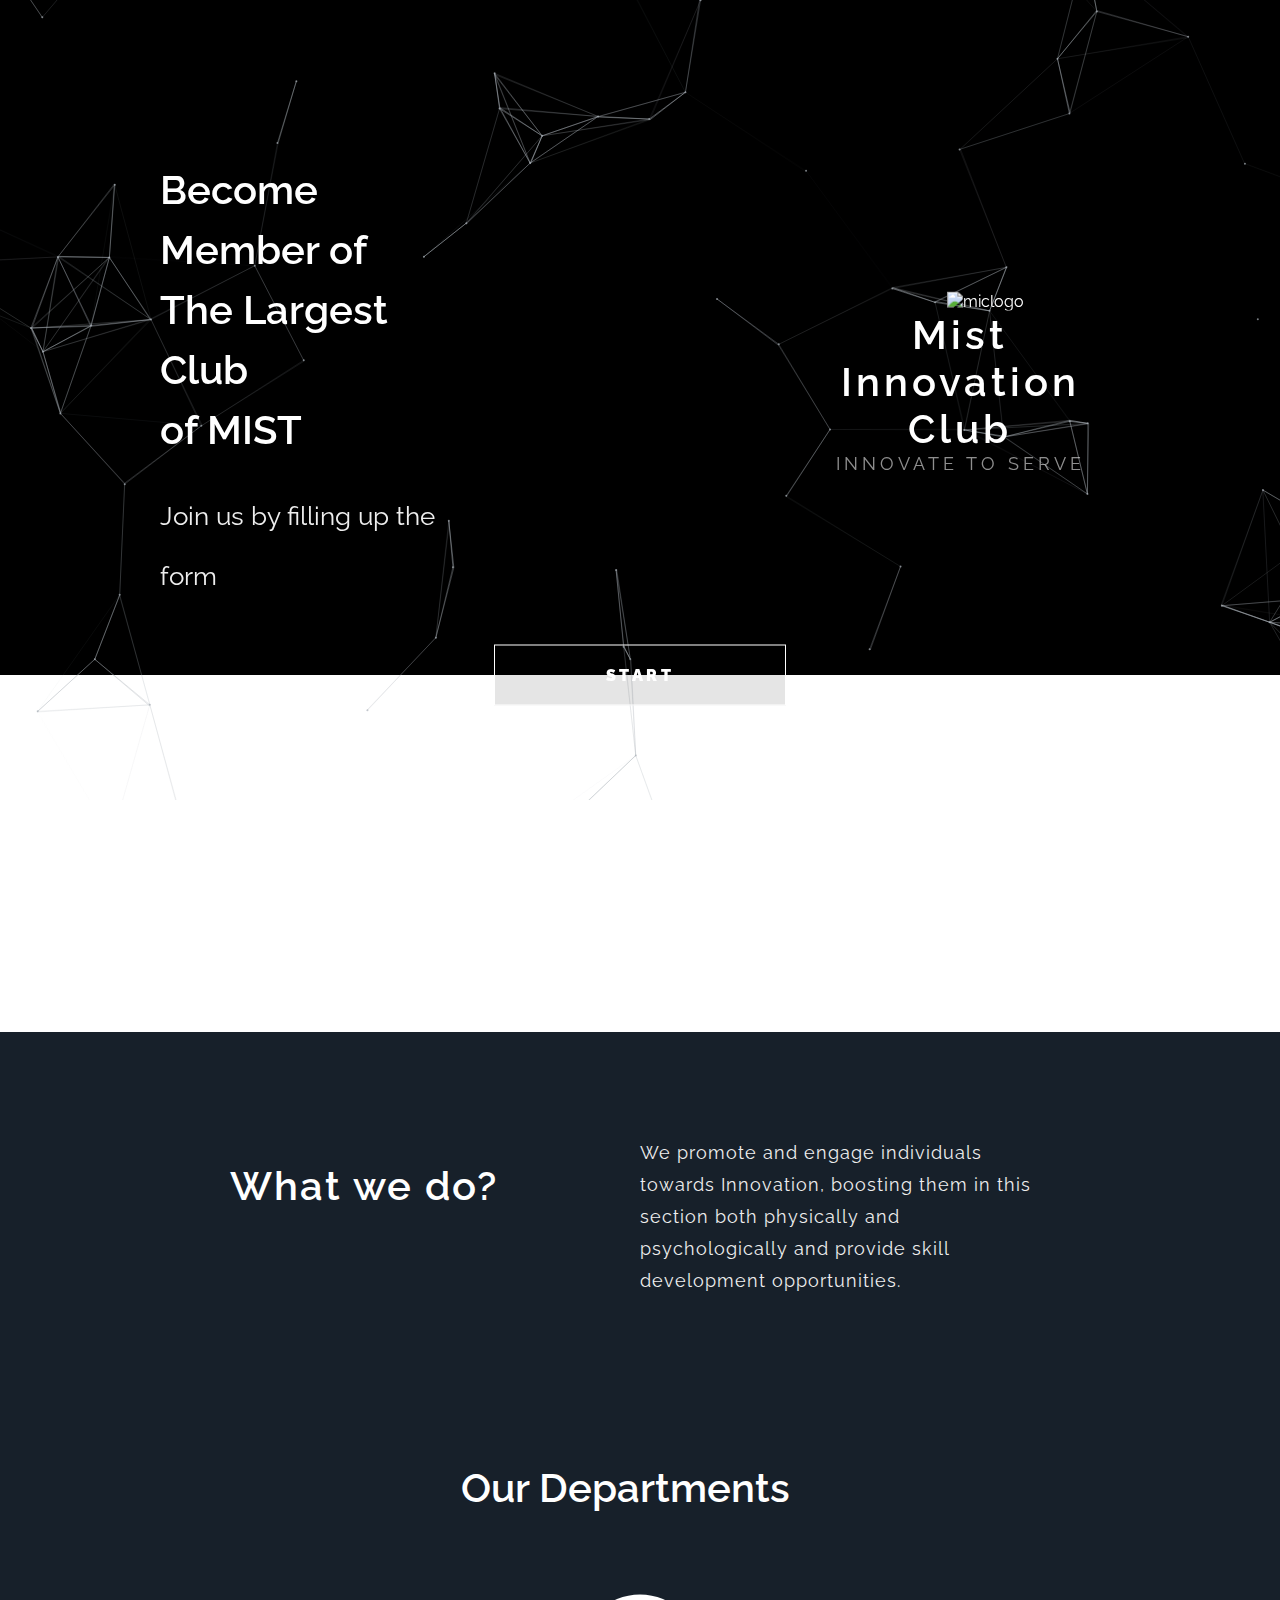
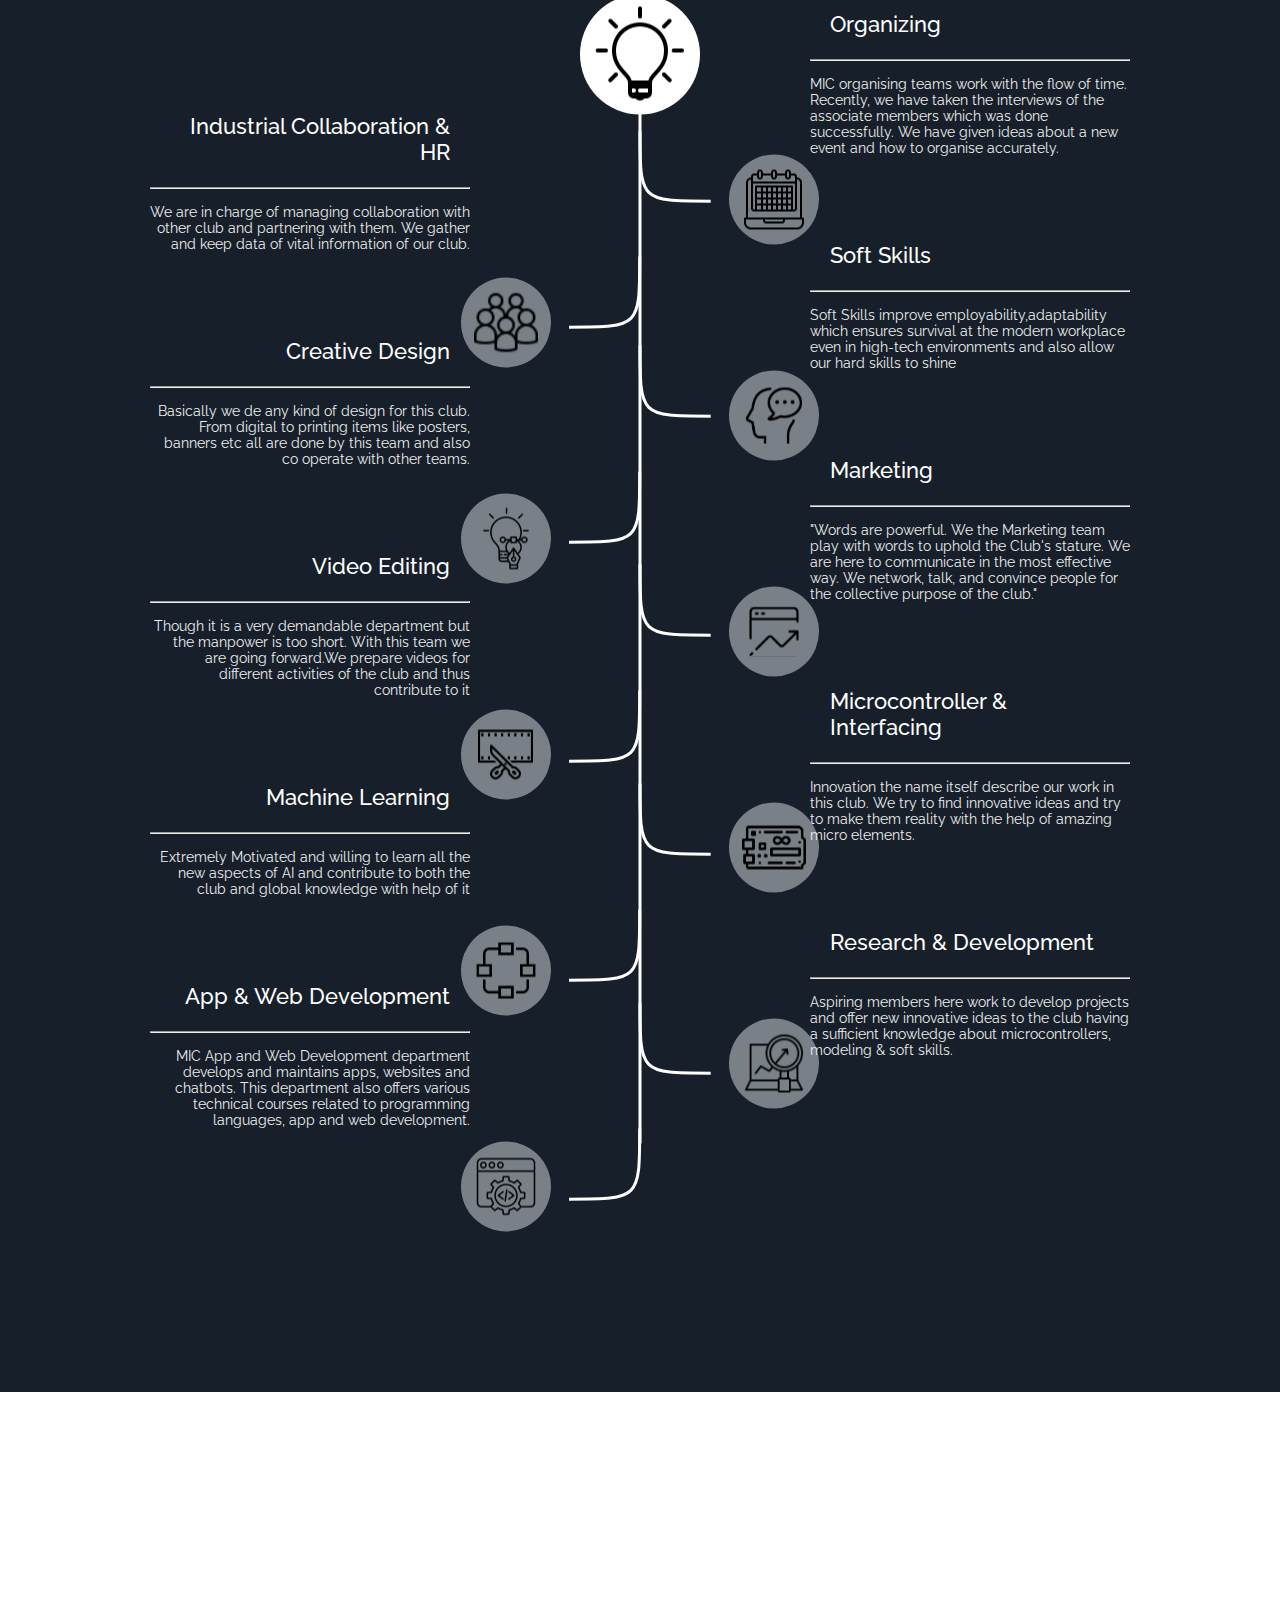
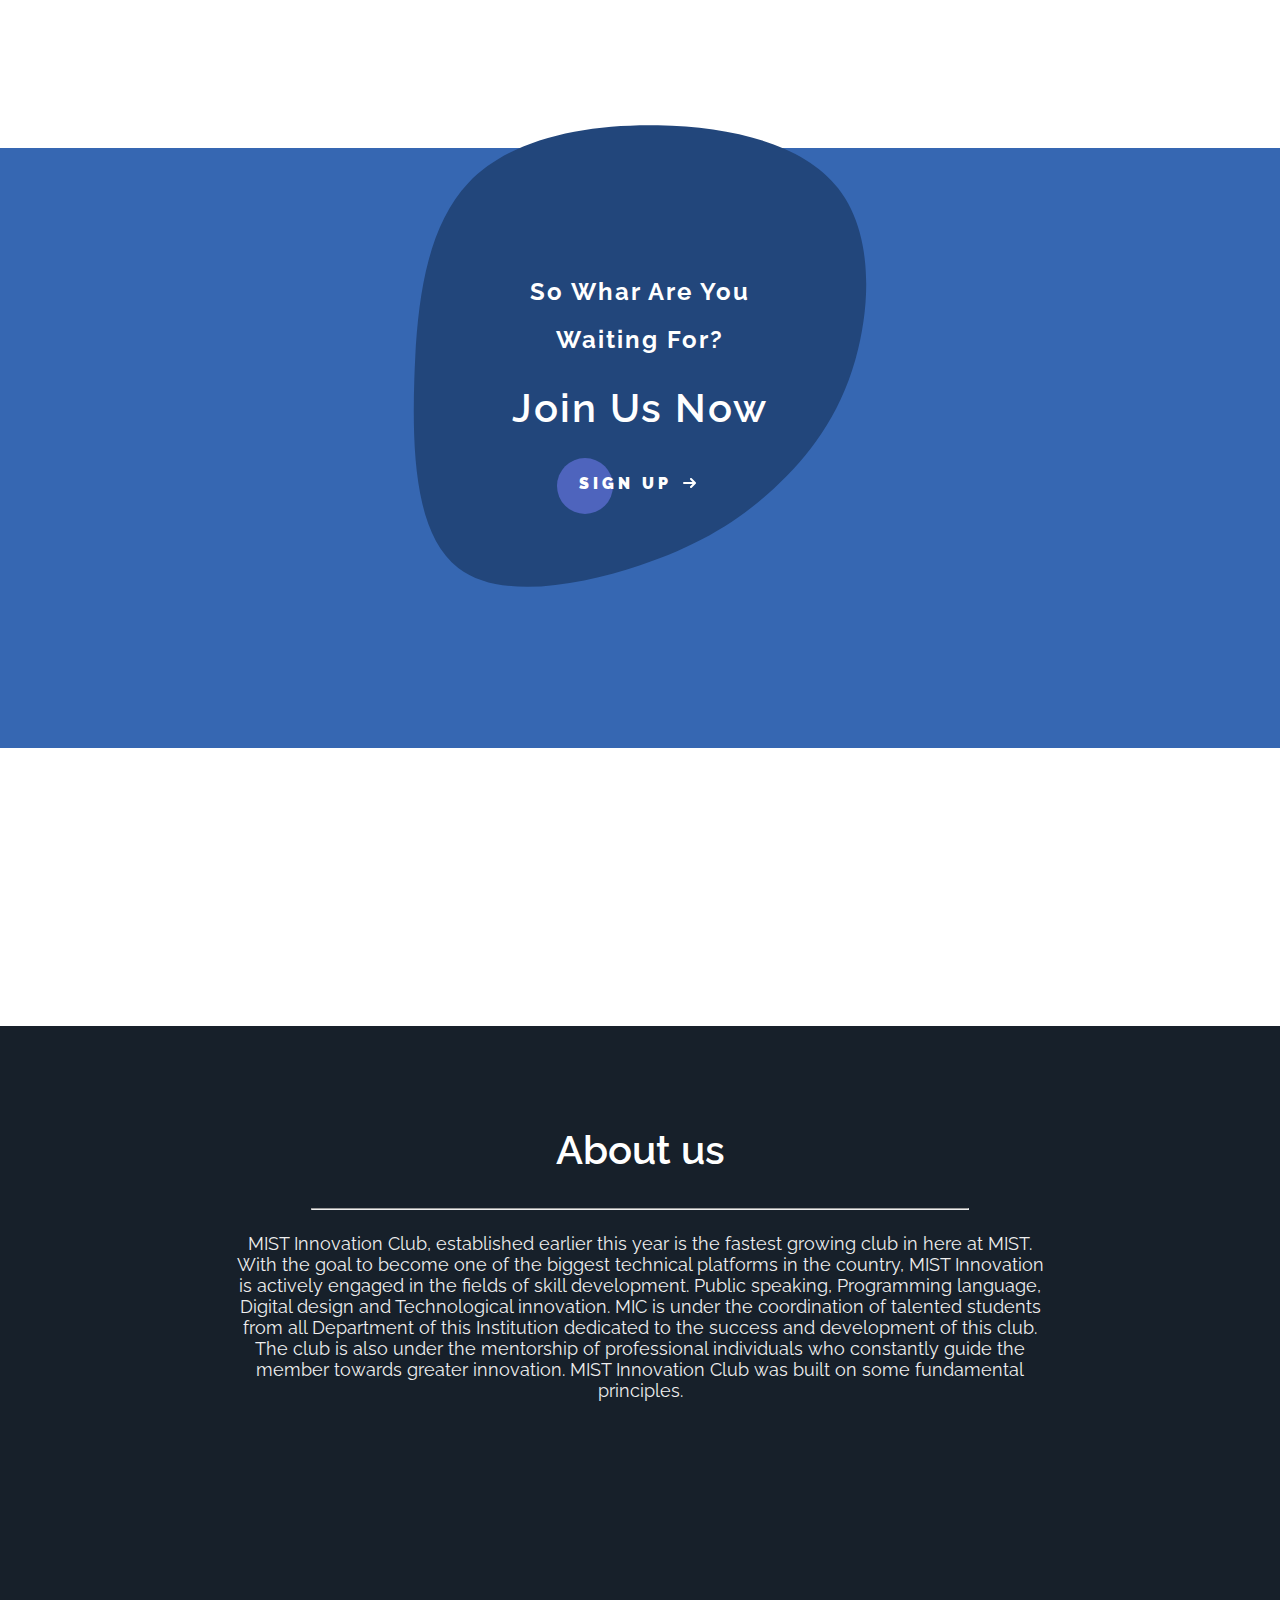
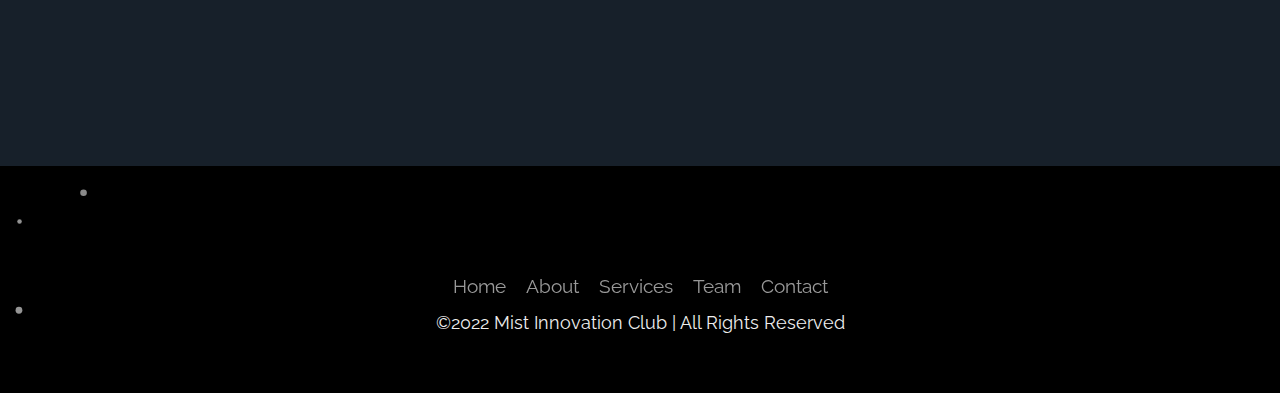
==== index.html @ dbef8c25 "Add files via upload" ====
<!DOCTYPE html>
<html lang="en">
<!-- MIC club project:: this webside was created by samir fazal and tahmid zaman raad -->

<head>
    <meta charset="UTF-8" />
    <meta http-equiv="X-UA-Compatible" content="IE=edge" />
    <meta name="viewport" content="width=device-width, initial-scale=1.0" />
    <title>MIC Registration Form</title>
    <link rel="shortcut icon" href="img/darklogo.png">
    <link rel="stylesheet" href="style.css">

    <script src="https://cdn.jsdelivr.net/npm/kute.js@2.2.2/dist/kute.min.js"></script>
    <link rel="stylesheet" href="https://use.fontawesome.com/releases/v5.6.3/css/all.css"
        integrity="sha384-UHRtZLI+pbxtHCWp1t77Bi1L4ZtiqrqD80Kn4Z8NTSRyMA2Fd33n5dQ8lWUE00s/" crossorigin="anonymous">

    <!-- font -->
    <link rel="preconnect" href="https://fonts.googleapis.com">
    <link rel="preconnect" href="https://fonts.gstatic.com" crossorigin>
    <link href="https://fonts.googleapis.com/css2?family=Raleway:wght@300&display=swap" rel="stylesheet">
</head>

<body>
    <section class="header">
        <canvas class="header-canvas"></canvas>
        <div class="split-left">
            <div class="centered">
                <div class="htextleft">
                    <h1>Become Member of<br> The Largest Club<br>of MIST</h1>
                    <p>
                        Join us by filling up the form
                    </p>
                </div>

            </div>
        </div>

        <div class="split-right">
            <div class="centered">
                <img src="img/darklogo.png" alt="miclogo">
                <div class="logodowntext">
                    <h1>Mist<br> Innovation Club</h1>
                    <p class="its">INNOVATE TO SERVE</p>
                </div>

            </div>
        </div>
        <!-- button -->
        <div class="scrolldwnbtn">
            <a aria-label='Scroll Down ⇣' class='h-button centered' data-text='Start' href='#start'>
                <span>S</span>
                <span>c</span>
                <span>r</span>
                <span>o</span>
                <span>l</span>
                <span>l</span>
                <span></span>
                <span>D</span>
                <span>o</span>
                <span>w</span>
                <span>n</span>
                <span></span>
                <span>⇣</span>
            </a>
        </div>
    </section>
    <div class="spacer dheww1"></div>
    <section class="dark">
        <div class="about-us">
            <div class="left-col">
                <h1>What we do?</h1>
            </div>
            <div class="right-col">
                <p>We promote and engage individuals towards Innovation, boosting them in this section both physically
                    and psychologically and provide skill development opportunities.</p>
            </div>
        </div>

        <div>
            <br><br><br>
            <h1 class="deptheadingtext">Our Departments</h1>
            <div class="dept-text">
                <div class="dept-text-right">
                    <div>
                        <h3>Industrial Collaboration & HR</h3>
                        <hr>
                        <p>We are in charge of managing collaboration with other club and partnering with them. We
                            gather and keep data of vital information of our club.</p>
                    </div>
                    <div>
                        <h3>Creative Design</h3>
                        <hr>
                        <p>Basically we de any kind of design for this club. From digital to printing items like
                            posters, banners etc all are done by this team and also co operate with other teams.</p>
                    </div>
                    <div>
                        <h3>Video Editing</h3>
                        <hr>
                        <p>Though it is a very demandable department but the manpower is too short. With this team we
                            are going forward.We prepare videos for different activities of the club and thus contribute
                            to it</p>
                    </div>
                    <div>
                        <h3>Machine Learning</h3>
                        <hr>
                        <p>Extremely Motivated and willing to learn all the new aspects of AI and contribute to both the
                            club and global knowledge with help of it </p>
                    </div>
                    <div>
                        <h3>App & Web Development</h3>
                        <hr>
                        <p>MIC App and Web Development department develops and maintains apps, websites and chatbots.
                            This department also offers various technical courses related to programming languages, app
                            and web development.</p>
                    </div>
                </div>
                <div class="dept-text-left">
                    <div>
                        <h3>Organizing</h3>
                        <hr>
                        <p>MIC organising teams work with the flow of time. Recently, we have taken the interviews of
                            the associate members which was done successfully. We have given ideas about a new event and
                            how to organise accurately. </p>
                    </div>
                    <div>
                        <h3>Soft Skills</h3>
                        <hr>
                        <p>Soft Skills improve employability,adaptability which ensures survival at the modern workplace
                            even in high-tech environments and also allow our hard skills to shine</p>
                    </div>
                    <div>
                        <h3>Marketing</h3>
                        <hr>
                        <p>"Words are powerful.
                            We the Marketing team play with words to uphold the Club's stature.
                            We are here to communicate in the most effective way. We network, talk, and convince people
                            for the collective purpose of the club."</p>
                    </div>
                    <div>
                        <h3>Microcontroller & Interfacing</h3>
                        <hr>
                        <p>Innovation the name itself describe our work in this club. We try to find innovative ideas
                            and try to make them reality with the help of amazing micro elements.</p>
                    </div>
                    <div>
                        <h3>Research & Development</h3>
                        <hr>
                        <p>Aspiring members here work to develop projects and offer new innovative ideas to the club
                            having a sufficient knowledge about microcontrollers, modeling & soft skills.</p>
                    </div>
                </div>
            </div>
            <svg class="deptsvg" width="358" height="1237" viewBox="0 0 358 1237" fill="none"
                xmlns="http://www.w3.org/2000/svg" xmlns:xlink="http://www.w3.org/1999/xlink">
                <path d="M179.001 136C179.001 206.711 179.001 206.711 249.712 206.711" stroke="white"
                    stroke-width="3" />
                <path d="M179.001 351C179.001 421.711 179.001 421.711 249.712 421.711" stroke="white"
                    stroke-width="3" />
                <path d="M179.001 570C179.001 640.711 179.001 640.711 249.712 640.711" stroke="white"
                    stroke-width="3" />
                <path d="M179.001 789C179.001 859.711 179.001 859.711 249.712 859.711" stroke="white"
                    stroke-width="3" />
                <path d="M179.001 1008C179.001 1078.71 179.001 1078.71 249.712 1078.71" stroke="white"
                    stroke-width="3" />
                <path d="M107.999 332.711C178.71 332.71 178.71 332.711 178.71 262" stroke="white" stroke-width="3" />
                <path d="M107.999 547.711C178.71 547.71 178.71 547.711 178.71 477" stroke="white" stroke-width="3" />
                <path d="M107.999 766.711C178.71 766.71 178.71 766.711 178.71 696" stroke="white" stroke-width="3" />
                <path d="M107.999 985.711C178.71 985.71 178.71 985.711 178.71 915" stroke="white" stroke-width="3" />
                <path d="M107.999 1204.71C178.71 1204.71 178.71 1204.71 178.71 1134" stroke="white" stroke-width="3" />
                <circle cx="45" cy="328" r="45" fill="#798088" />
                <circle cx="45" cy="544" r="45" fill="#798088" />
                <circle cx="45" cy="976" r="45" fill="#798088" />
                <rect x="13" y="944" width="64" height="64" fill="url(#pattern0)" />
                <circle cx="45" cy="1192" r="45" fill="#798088" />
                <circle cx="45" cy="760" r="45" fill="#798088" />
                <circle r="45" transform="matrix(-1 0 0 1 313 205)" fill="#798088" />
                <circle r="45" transform="matrix(-1 0 0 1 313 421)" fill="#798088" />
                <rect x="281" y="389" width="64" height="64" fill="url(#pattern1)" />
                <circle r="45" transform="matrix(-1 0 0 1 313 853)" fill="#798088" />
                <circle r="45" transform="matrix(-1 0 0 1 313 1069)" fill="#798088" />
                <circle r="45" transform="matrix(-1 0 0 1 313 637)" fill="#798088" />
                <rect x="288" y="612" width="50" height="50" fill="url(#pattern2)" />
                <path d="M179 102V1149" stroke="white" stroke-width="3" />
                <circle cx="179" cy="60" r="60" fill="white" />
                <rect x="13" y="512" width="64" height="64" fill="url(#pattern3)" />
                <rect x="129" y="10" width="100" height="100" fill="url(#pattern4)" />
                <rect x="13" y="1160" width="64" height="64" fill="url(#pattern5)" />
                <rect x="281" y="821" width="64" height="64" fill="url(#pattern6)" />
                <rect x="17" y="732" width="55" height="55" fill="url(#pattern7)" />
                <rect x="281" y="173" width="64" height="64" fill="url(#pattern8)" />
                <rect x="13" y="296" width="64" height="64" fill="url(#pattern9)" />
                <rect x="283" y="1039" width="60" height="60" fill="url(#pattern10)" />
                <defs>
                    <pattern id="pattern0" patternContentUnits="objectBoundingBox" width="1" height="1">
                        <use xlink:href="#image0_0_1" transform="scale(0.01)" />
                    </pattern>
                    <pattern id="pattern1" patternContentUnits="objectBoundingBox" width="1" height="1">
                        <use xlink:href="#image1_0_1" transform="scale(0.01)" />
                    </pattern>
                    <pattern id="pattern2" patternContentUnits="objectBoundingBox" width="1" height="1">
                        <use xlink:href="#image2_0_1" transform="scale(0.015625)" />
                    </pattern>
                    <pattern id="pattern3" patternContentUnits="objectBoundingBox" width="1" height="1">
                        <use xlink:href="#image3_0_1" transform="scale(0.015625)" />
                    </pattern>
                    <pattern id="pattern4" patternContentUnits="objectBoundingBox" width="1" height="1">
                        <use xlink:href="#image4_0_1" transform="scale(0.01)" />
                    </pattern>
                    <pattern id="pattern5" patternContentUnits="objectBoundingBox" width="1" height="1">
                        <use xlink:href="#image5_0_1" transform="scale(0.015625)" />
                    </pattern>
                    <pattern id="pattern6" patternContentUnits="objectBoundingBox" width="1" height="1">
                        <use xlink:href="#image6_0_1" transform="scale(0.01)" />
                    </pattern>
                    <pattern id="pattern7" patternContentUnits="objectBoundingBox" width="1" height="1">
                        <use xlink:href="#image7_0_1" transform="scale(0.01)" />
                    </pattern>
                    <pattern id="pattern8" patternContentUnits="objectBoundingBox" width="1" height="1">
                        <use xlink:href="#image8_0_1" transform="scale(0.015625)" />
                    </pattern>
                    <pattern id="pattern9" patternContentUnits="objectBoundingBox" width="1" height="1">
                        <use xlink:href="#image9_0_1" transform="scale(0.02)" />
                    </pattern>
                    <pattern id="pattern10" patternContentUnits="objectBoundingBox" width="1" height="1">
                        <use xlink:href="#image10_0_1" transform="scale(0.015625)" />
                    </pattern>
                    <image id="image0_0_1" width="100" height="100"
                        xlink:href="[data-uri]" />
                    <image id="image1_0_1" width="100" height="100"
                        xlink:href="[data-uri]" />
                    <image id="image2_0_1" width="64" height="64"
                        xlink:href="[data-uri]" />
                    <image id="image3_0_1" width="64" height="64"
                        xlink:href="[data-uri]" />
                    <image id="image4_0_1" width="100" height="100"
                        xlink:href="[data-uri]" />
                    <image id="image5_0_1" width="64" height="64"
                        xlink:href="[data-uri]" />
                    <image id="image6_0_1" width="100" height="100"
                        xlink:href="[data-uri]" />
                    <image id="image7_0_1" width="100" height="100"
                        xlink:href="[data-uri]" />
                    <image id="image8_0_1" width="64" height="64"
                        xlink:href="[data-uri]" />
                    <image id="image9_0_1" width="50" height="50"
                        xlink:href="[data-uri]" />
                    <image id="image10_0_1" width="64" height="64"
                        xlink:href="[data-uri]" />
                </defs>
            </svg>

            <!-- for mobile device -->
            <div class="mobilesvgsection">
                <div class="msvgcontain">
                    <img class="msvg" src="iconsvg/Organizing.svg" alt="">
                    <span class="msvgh1">Organizing</span>
                    <p>MIC organising teams work with the flow of time. Recently, we have taken the interviews of the
                        associate members which was done successfully. We have given ideas about a new event and how to
                        organise accurately. </p>
                </div>
                <div class="msvgcontain">
                    <img class="msvg" src="iconsvg/AppandWeb.svg" alt="">
                    <span class="msvgh1">App and Web Development</span>
                    <p>MIC App and Web Development department develops and maintains apps, websites and chatbots. This
                        department also offers various technical courses related to programming languages, app and web
                        development. </p>
                </div>
                <div class="msvgcontain">
                    <img class="msvg" src="iconsvg/Industrial_coll.svg" alt="">
                    <span class="msvgh1">Industrial Collaboration & HR</span>
                    <p>We are in charge of managing collaboration with other club and partnering with them. We  gather and keep data of vital information of our club. </p>
                </div>
                <div class="msvgcontain">
                    <img class="msvg" src="iconsvg/Marketing.svg" alt="">
                    <span class="msvgh1">Marketing</span>
                    <p>"Words are powerful. 
                        We the Marketing team play with words to uphold the Club's stature. 
                        We are here to communicate in the most effective way. We network, talk, and convince people for the collective purpose of the club."</p>
                </div>
                <div class="msvgcontain">
                    <img class="msvg" src="iconsvg/Soft_skills.svg" alt="">
                    <span class="msvgh1">Soft Skills</span>
                    <p>Soft Skills improve employability,adaptability which ensures survival at the modern workplace even in high-tech environments and also allow our hard skills to shine</p>
                </div>
                <div class="msvgcontain">
                    <img class="msvg" style="margin-bottom: 20px;" src="iconsvg/Machine_Learning.svg" alt="">
                    <span class="msvgh1">Machine Learning & Image Processing</span>
                    <p>Extremely Motivated and willing to learn all the new aspects of AI  and contribute to both the club and global knowledge with help of it </p>
                </div>
                <div class="msvgcontain">
                    <img class="msvg" src="iconsvg/CreativeDesign.svg" alt="">
                    <span class="msvgh1">Creative Design</span>
                    <p>Basically we de any kind of design for this club. From digital to printing items like posters, banners etc all are done by this team and also co operate with other teams.</p>
                </div>
                <div class="msvgcontain">
                    <img class="msvg" src="iconsvg/Microcontroller.svg" alt="">
                    <span class="msvgh1">Micro Controller and Interfacing</span>
                    <p>Innovation the name itself describe our work in this club. We try to find innovative ideas and try to make them reality with the help of amazing micro elements.</p>
                </div>
                <div class="msvgcontain">
                    <img class="msvg" src="iconsvg/Video_Editing.svg" alt="">
                    <span class="msvgh1">Video Editing</span>
                    <p>Though it is a very demandable department but the manpower is too short. With this team we are going forward.We prepare videos for different activities of the club and thus contribute to it</p>
                </div>
                <div class="msvgcontain">
                    <img class="msvg" src="iconsvg/Research.svg" alt="">
                    <span class="msvgh1">Research & Development</span>
                    <p>Aspiring members here work to develop projects and offer new innovative ideas to the club having a sufficient knowledge about microcontrollers, modeling & soft skills.</p>
                </div>


            </div>

        </div>

    </section>
    <div class="spacer layer2"></div>

    <section class="blue" id="start">
        <div class="blobtext">
            <h2>So Whar Are You <br> Waiting For?</h2>
            <h1>Join Us Now</h1>
            <a href="registerMIC.html" class="cta">
                <span>Sign Up</span>
                <svg width="13px" height="10px" viewBox="0 0 13 10">
                    <path d="M1,5 L11,5"></path>
                    <polyline points="8 1 12 5 8 9"></polyline>
                </svg>
            </a>
        </div>
        <svg class="blobmotion" id="visual" viewBox="0 0 960 540" width="960" height="540"
            xmlns="http://www.w3.org/2000/svg" xmlns:xlink="http://www.w3.org/1999/xlink" version="1.1">
            <g transform="translate(499.3348325719433 290.4760345556223)">
                <path id="blob1"
                    d="M178.8 -188.3C213.8 -143.8 211.9 -71.9 195.8 -16.1C179.8 39.8 149.6 79.6 114.6 111.9C79.6 144.2 39.8 169.1 -19.9 189C-79.5 208.9 -159.1 223.8 -201.1 191.4C-243.1 159.1 -247.5 79.5 -245 2.5C-242.5 -74.5 -233 -149 -191 -193.5C-149 -238 -74.5 -252.5 -1.3 -251.2C71.9 -249.9 143.8 -232.8 178.8 -188.3"
                    fill="#22467b"></path>
            </g>
            <g transform="translate(535.2166461396198 299.43595933271746)" style="visibility: hidden;">
                <path id="blob2"
                    d="M141.4 -161.2C171.1 -111.7 174.5 -55.9 177.7 3.2C180.9 62.2 183.8 124.5 154.1 152.6C124.5 180.7 62.2 174.7 -6.2 181C-74.7 187.2 -149.4 205.7 -205.7 177.6C-261.9 149.4 -299.7 74.7 -287.9 11.8C-276.1 -51.1 -214.8 -102.3 -158.5 -151.8C-102.3 -201.3 -51.1 -249.1 2.4 -251.5C55.9 -253.9 111.7 -210.7 141.4 -161.2"
                    fill="#22467b"></path>
            </g>
        </svg>
    </section>
    <div class="flip spacer layer2"></div>
    <section class="dark aboutdark">
        <h1>About us</h1>
        <hr style="color: white; width: 80%;">
        <p>MIST Innovation Club, established earlier this year is the fastest growing club in here at MIST. With the
            goal to become one of the biggest technical platforms in the country, MIST Innovation is actively engaged in
            the fields of skill development. Public speaking, Programming language, Digital design and Technological
            innovation. MIC is under the coordination of talented students from all Department of this Institution
            dedicated to the success and development of this club. The club is also under the mentorship of professional
            individuals who constantly guide the member towards greater innovation. MIST Innovation Club was built on
            some fundamental principles.</p>

    </section>
    <!-- ----- Footer ----- -->
    <footer>
        <canvas class="footer-canvas"></canvas>
        <div class="footerbody">
            <div class="waves">
                <div class="wave" id="wave1"></div>
                <div class="wave" id="wave2"></div>
                <div class="wave" id="wave3"></div>
                <div class="wave" id="wave4"></div>
            </div>
            <ul class="social_icon">
                <li><a href="#">
                        <ion-icon name="logo-facebook"></ion-icon>
                    </a></li>
                <li><a href="#">
                        <ion-icon name="logo-twitter"></ion-icon>
                    </a></li>
                <li><a href="#">
                        <ion-icon name="logo-linkedin"></ion-icon>
                    </a></li>
                <li><a href="#">
                        <ion-icon name="logo-instagram"></ion-icon>
                    </a></li>
            </ul>

            <ul class="menu">
                <li><a href="#">Home</a></li>
                <li><a href="#">About</a></li>
                <li><a href="#">Services</a></li>
                <li><a href="#">Team</a></li>
                <li><a href="#">Contact</a></li>
            </ul>
            <p>&copy2022 Mist Innovation Club | All Rights Reserved</p>
        </div>
    </footer>
    <script type="module" src="https://unpkg.com/ionicons@5.5.2/dist/ionicons/ionicons.esm.js"></script>
    <script nomodule src="https://unpkg.com/ionicons@5.5.2/dist/ionicons/ionicons.js"></script>
    <!-- javaScripts -->
    <script src="canvas.js"></script>
    <script src="canvas-footer.js"></script>
    
    <script>
        const tween = KUTE.fromTo(
            '#blob1', {
            path: '#blob1'
        }, {
            path: '#blob2'
        }, {
            repeat: 999,
            duration: 2000,
            yoyo: true
        }
        )

        tween.start()
    </script>

</body>

</html>
---- style.css ----
/* --------header-------------- */
body {
    margin: 0;
    padding: 0;
    overflow-x: hidden;
    font-family: 'Raleway', sans-serif;
  }
  .mobilesvgsection{
    display: none;
  }
  h1{
    font-size: 40px;
    font-weight: 600;
    margin-top: 0px;
  }
  p,h1,h2,h3,h4,h5,h6{
      color: white;
      
  }
  .header {
    width: 100%;
    height: 75vh;
    display: flex;
    justify-content: space-between;
    background-color: black;
    color: white;
    position: relative;
    
  }
   /* Split the screen in half */
.split-left{
    /* height: 100%; */
    width: 100%;
    display: inline-block;
    position: relative;
    z-index: 1;
    top: 0;
    overflow-x: hidden;
    padding-top: 20px;
    margin-top: 100px;
  }
  .split-right{
    /* height: 100%; */
    width: 100%;
    display: inline-block;
    position: relative;
    z-index: 1;
    top: 0;
    overflow-x: hidden;
    padding-top: 20px;
    margin-top: 100px;
  }
  /* Control the left side */
  .its{
      opacity: 0.6;
      margin-top: -25px;

  }
  
  /* If you want the content centered horizontally and vertically */
  .centered {
    position: absolute;
    top: 50%;
    left: 50%;
    transform: translate(-50%, -50%);
    text-align: center;
  }
  
  /* Style the image inside the centered container, if needed */
  .centered img {
    width: 250px;
    margin-left: 50px;
  } 
  .logodowntext{
      letter-spacing: 4px;
  }
  .htextleft{
      text-align: left;
      line-height: 60px;
      font-size: 24px;
  }
  /* button */
  .scrolldwnbtn{
    position: absolute;
    z-index: 10;
    top: 100%;
    left: 50%;
    transform: translate(-50%, -50%);

  }
  .scrolldwnbtn a {
    font-family: 'Raleway', sans-serif;
    font-weight: 900;
    color: rgb(255, 255, 255);
    text-decoration: none;
  }
  
  .centered {
    position: absolute;
    left: 50%;
    top: 50%;
    transform: translate(-50%, -50%);
  }
  
  .h-button {
    background: rgba(0, 0, 0, 0.1);
    border: 1px solid white;
    padding: 20px;
    width: 250px;
    text-align: center;
  }
  .h-button span {
    display: inline-block;
    min-width: 0.3em;
    text-transform: uppercase;
    transition: 0.25s cubic-bezier(0.5, -1, 0.5, 2);
    opacity: 0;
    transform: translate(0, -20px);
  }
  .h-button:before {
    content: attr(data-text);
    position: absolute;
    width: 100%;
    left: 0;
    transition: 0.25s cubic-bezier(0.5, -1, 0.5, 2);
    text-transform: uppercase;
    letter-spacing: 3.5px;
    opacity: 1;
    transform: translate(0, 0px);
  }
  .h-button:hover:before, .h-button:focus:before {
    opacity: 0;
    transform: translate(0, 20px);
  }
  .h-button:hover span, .h-button:focus span {
    opacity: 1;
    transform: translate(0, 0);
  }
  .h-button:hover span:nth-child(1), .h-button:focus span:nth-child(1) {
    transition-delay: 0.025s;
  }
  .h-button:hover span:nth-child(2), .h-button:focus span:nth-child(2) {
    transition-delay: 0.05s;
  }
  .h-button:hover span:nth-child(3), .h-button:focus span:nth-child(3) {
    transition-delay: 0.075s;
  }
  .h-button:hover span:nth-child(4), .h-button:focus span:nth-child(4) {
    transition-delay: 0.1s;
  }
  .h-button:hover span:nth-child(5), .h-button:focus span:nth-child(5) {
    transition-delay: 0.125s;
  }
  .h-button:hover span:nth-child(6), .h-button:focus span:nth-child(6) {
    transition-delay: 0.15s;
  }
  
  /* ---------------- about us -----------------*/

  .about-us{
      display: flex;
      justify-content: space-between;
  }
  .left-col{
      display: flex;
      flex-basis: 40%;
      letter-spacing: 2px;
      line-height: 38px;
      text-align: center;
      margin-top: 35px;
  }
 
  .right-col{
      display: flex;
      flex-basis: 50%;
      font-size: 16px;
      letter-spacing: 1px;
      line-height: 32px;
      margin-top: -10px;
  }
 /* ----------- dept text -------------*/
.deptheadingtext{
    margin-top: 100px;
}
 .dept-text{
    padding: 0;
    display: flex;
    justify-content: space-between;
    position: absolute;
    left: 0;
    z-index: 6;
    
 }
 .dept-text div{
     margin-bottom: 54px;
 }
 .dept-text div h3{
    font-size: 22px;
    font-weight: 500;
    margin-left: 20px;
    margin-right: 20px;
}
 .dept-text-right{
    margin-top: 12%;
    display: flex;
    flex-direction: column;
    flex-basis: 25%;
    padding-left: 150px;
    font-size: 13px;
    text-align: right;
 }
 .dept-text-left{
    margin-top: 4%;
    display: flex;
    flex-direction: column;
    flex-basis: 25%;
    font-size: 13px;
    padding-right: 150px;
 }
 .deptsvg{
     height: 150vh;
 }

 /* -------------- button -------- */
 a {
    text-decoration: none;
    color: white;
  }
  
  .cta {
    position: relative;
    margin: auto;
    padding: 15px 22px;
    transition: all 0.2s ease;
  }
  .cta:before {
    content: "";
    position: absolute;
    top: 0;
    left: 0;
    display: block;
    border-radius: 28px;
    background: rgba(122, 130, 255, 0.5);
    width: 56px;
    height: 56px;
    transition: all 0.3s ease;
  }
  .cta span {
    position: relative;
    font-size: 16px;
    line-height: 18px;
    font-weight: 900;
    letter-spacing: 0.25em;
    text-transform: uppercase;
    vertical-align: middle;
  }
  .cta svg {
    position: relative;
    top: 0;
    margin-left: 10px;
    fill: none;
    stroke-linecap: round;
    stroke-linejoin: round;
    stroke: #fff;
    stroke-width: 2;
    transform: translateX(-5px);
    transition: all 0.3s ease;
  }
  .cta:hover:before {
    width: 100%;
    background: rgba(122, 130, 255, 0.5);
  }
  .cta:hover svg {
    transform: translateX(0);
  }
  .cta:active {
    transform: scale(0.96);
  }

  /* --------canvas----------- */
canvas {
    position: absolute;
  }

/* for the waves */


/* section {
    position: relative;
    display: flex;
    flex-direction: column;
    align-items: center;
    min-height: 400px;
    padding: 100px 20vw;
} */

/*  ---- wave and waves */
.blue {
    background: #3667b2;
    position: relative;
    display: flex;
    flex-direction: column;
    align-items: center;
    min-height: 400px;
    padding: 100px 0vw;
    text-align: center;
}

.white {
    background: #a7a8ff;
    position: relative;
    display: flex;
    flex-direction: column;
    align-items: center;
    min-height: 100px;
    padding: 100px 20vw;
}

.orange {
    background: #921b06;
}

.red {
    background: #871400;
    position: relative;
    display: flex;
    flex-direction: column;
    align-items: center;
    min-height: 100px;
    padding: 100px 20vw;

}

.dark {
    background: #17202A  ;
    position: relative;
    display: flex;
    flex-direction: column;
    align-items: center;
    min-height: 100px;
    padding: 100px 18vw;
    
}
.aboutdark{
    margin-top:-2px ;
    min-height: 60vh;
    
}
.ash{
    background-color: #1b1e23;
}
.spacer {
    aspect-ratio: 960/300;
    width: 102%;
    background-repeat: no-repeat;
    background-position: center;
    background-size: cover;
    position: relative;
    z-index: -2;
    margin-top: -4%;
}

.dheww1 {
    background-image: url("./layer1.svg");
}

.layer2 {
    background-image: url("./layer2.svg");
    

}
.reglayer1{
    background-image: url("./reglayer.svg");
}

.wave2{
    background-image: url("./wave2.svg");
}
.peak1{
    background-image: url("./peak2.svg");
}
.wave3{
    background-image: url("./wave3.svg");
}

.flip {
    transform: rotate(180deg);
    z-index: 6;
    margin-top: -10%;
}

.blobmotion {
    position: absolute;
    transform: translate(0%, -30%);

}

.blobtext {
    z-index: 5;
    text-align: center;
    font-size: 16px;
    letter-spacing: 2px;
    line-height: 48px;
}

.spline{
    position: absolute;
    top: 320px;
    right: 0;
    margin-right: -60px;
}

.dept{
    display: flex;
    flex-direction: column;
    width: 60%;
}
.deptrow{
    display: flex;
    justify-content: space-between;
}

/* -----------footer--------------------- */
/* .footerbody{
    margin: 0;
    padding: 0;
    display: flex;
    justify-content: flex-start;
    align-items: center;
} */
footer {
  position: relative;
  width: 100%;
  background: #000000;
  min-height: 100px;
  padding: 70px 0px 50px 0px;
  display: flex;
  flex-direction: column;
  justify-content: center;
  align-items: center;
}

footer .social_icon,
footer .menu {
  position: relative;
  display: flex;
  justify-content: center;
  align-items: center;
  margin: 10px 0;
  padding-inline-start: 0;
}

footer .social_icon li,
footer .menu li {
  list-style: none;
}
footer .social_icon li a {
  font-size: 2em;
  color: #ccc;
  margin: 0 10px;
  display: inline-block;
  transition: 0.5s;
}
footer .social_icon li a:hover {
  transform: translateY(-15px);
  color: blue;
}

footer .menu li a {
  font-size: 1.2em;
  color: #ccc;
  margin: 0 10px;
  display: inline-block;
  transition: 0.5s;
  text-decoration: none;
  opacity: 0.75;
}
footer .menu li a:hover {
  opacity: 1;
  color: #fff;
}
p {
  color: #eee;
  margin-top: 15px;
  margin-bottom: 10px;
  font-size: 1.1em;
}
.aboutdark p,
.footerbody p {
  text-align: center;
}

  /* wave and animation
  footer .wave {
    position: absolute;
    top: -100px;
    left: 0;
    width: 100%;
    height: 100px;
    background: url(https://i.ibb.co/rZt4Nhg/wave.png);
    background-size: 1000px 100px;
  }
  
  footer .wave#wave1 {
    z-index: 1000;
    opacity: 1;
    bottom: 0;
    animation: animateWave 4s linear infinite;
  }
  
  footer .wave#wave2 {
    z-index: 999;
    opacity: 0.5;
    bottom: 10px;
    animation: animateWave_02 4s linear infinite;
  }
  footer .wave#wave3 {
    z-index: 1000;
    opacity: 0.2;
    bottom: 0;
    animation: animateWave 3s linear infinite;
  }
  
  footer .wave#wave4 {
    z-index: 999;
    opacity: 0.7;
    bottom: 20px;
    animation: animateWave_02 3s linear infinite;
  }
  
  @keyframes animateWave {
    0%{
      background-position-x: 1000px; 
    }
    100%{
      background-position-x: 0px; 
    }
  }
  
  @keyframes animateWave_02 {
    0%{
      background-position-x: 0px; 
    }
    100%{
      background-position-x: 1000px; 
    }
  } */

  

/** For mobile devices **/
@media (max-width: 770px) {
  
.split-left{
  float: left;
  position: absolute;
  left: 0;
  top: 0;
  height: 110%;
  width: 100%;
}
.split-right{
  float: right;
  position:absolute;
  left: 0;
  top: 30%;
  height: 100%;
  width: 100%;
}
h1{
  font-size: 36px;
  
}
.header{
  height: 120vh;
}
.centered {
  position: absolute;
  top: 12%;
  left: 40%;
  transform: translate(-50%, -50%);
  text-align: center;
}
.htextleft{
  text-align: left;
  line-height: 40px;
  font-size: 12px;
  width: 100%;
}
.htextleft p{
  text-align: left;
  line-height: 10px;
  font-size: 16px;
}
.split-right .centered{
  top: 25%;
  left: 50%;
}
.scrolldwnbtn{
  top: 95%;
}
.spacer{
  aspect-ratio: 950/600;
  margin-top: -10%;
}
.about-us{
  flex-direction: column;
}
.about-us p{
  text-align: left;
}
.deptheadingtext{
  text-align: center;
  margin-top: 36px;

}
.deptsvg{
  display: none;
}
.dept-text{
  display: none;
}
.blobmotion{
  transform: translate(0%, -20%);
}
.dark p{
  text-align: left;
}
.dark{
  padding: 10px 15vw;
}
.mobilesvgsection{
  display: block;
  margin-top: 100px;
}
.mobilesvgsection p{
  font-size: 16px;
}
.msvg{
  height: 64px;
  width: 64px;
}
.msvgh1{
  color: white;
  position: absolute;
  font-size: 24px;
  margin-left: 10px;
  padding: 10px;

}
.msvgcontain{
  margin-bottom: 60px;
}

footer .menu{
  font-size: 12px;
}

}
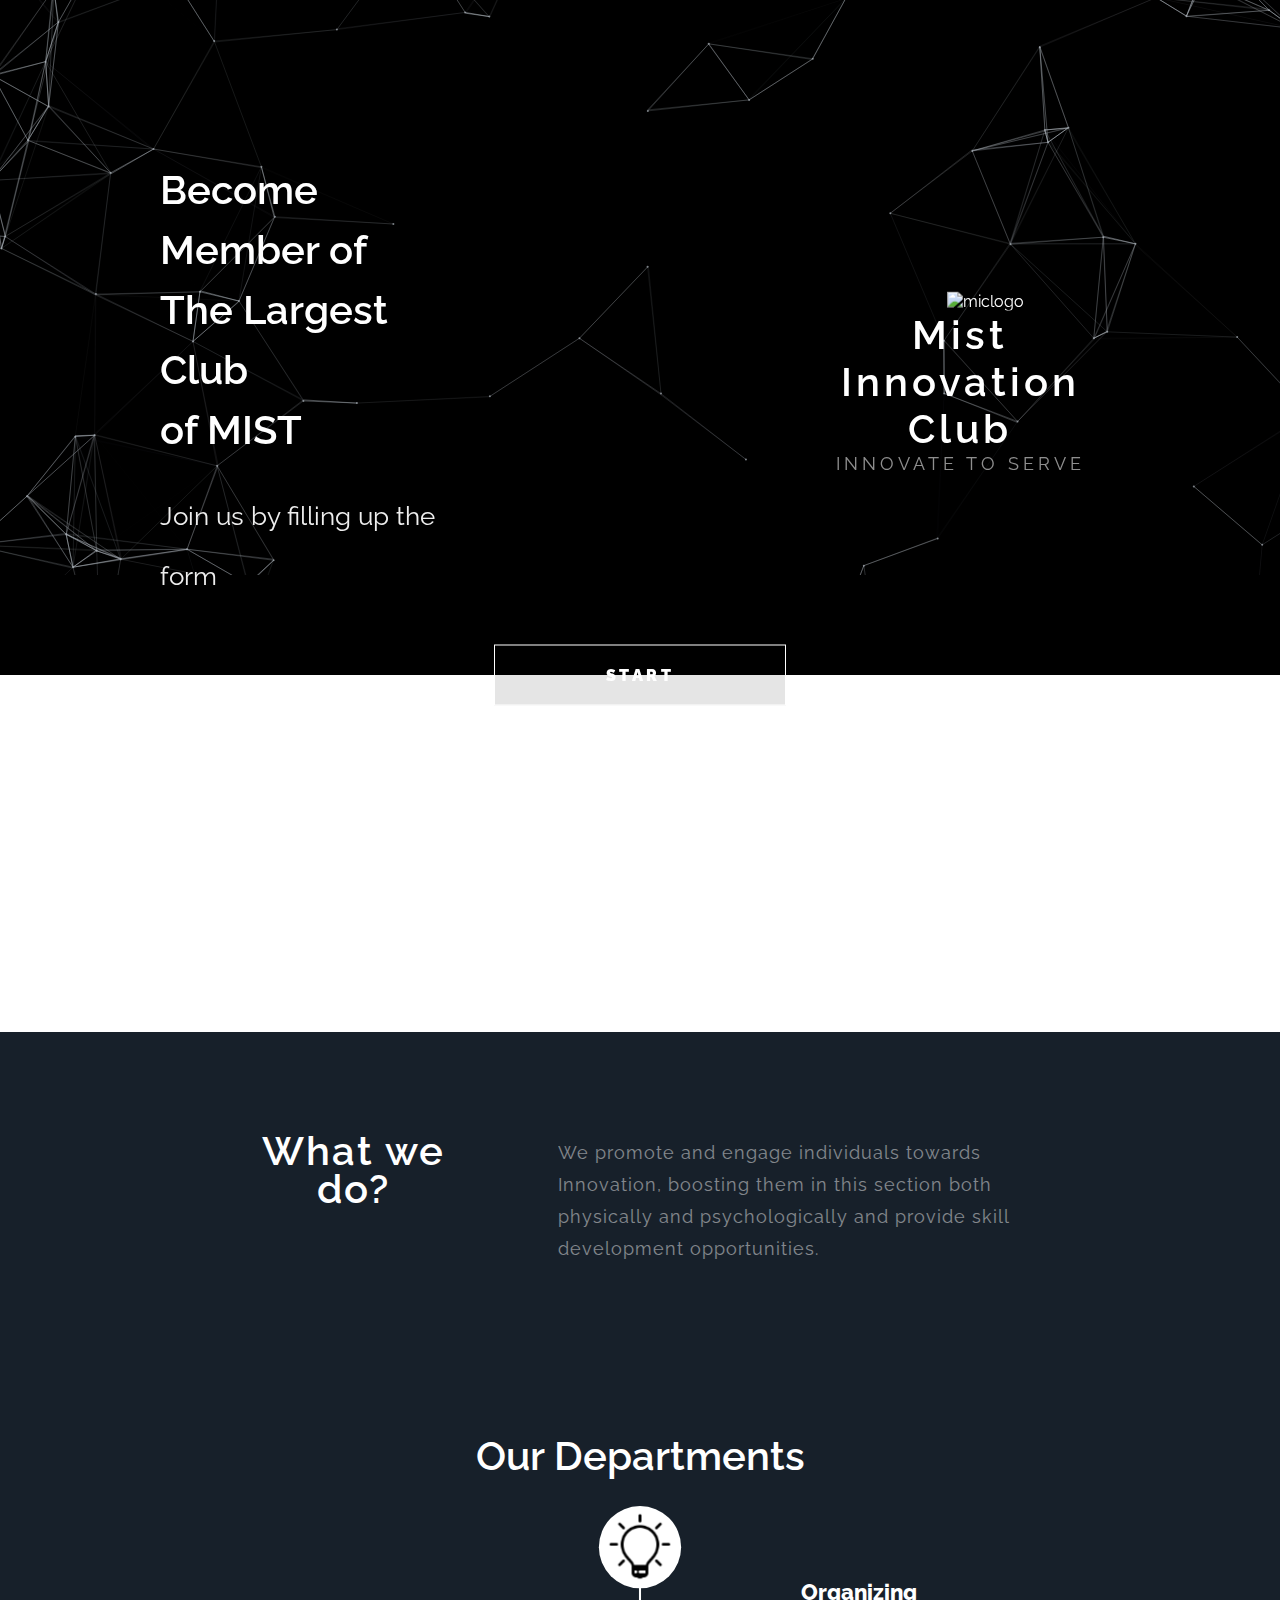
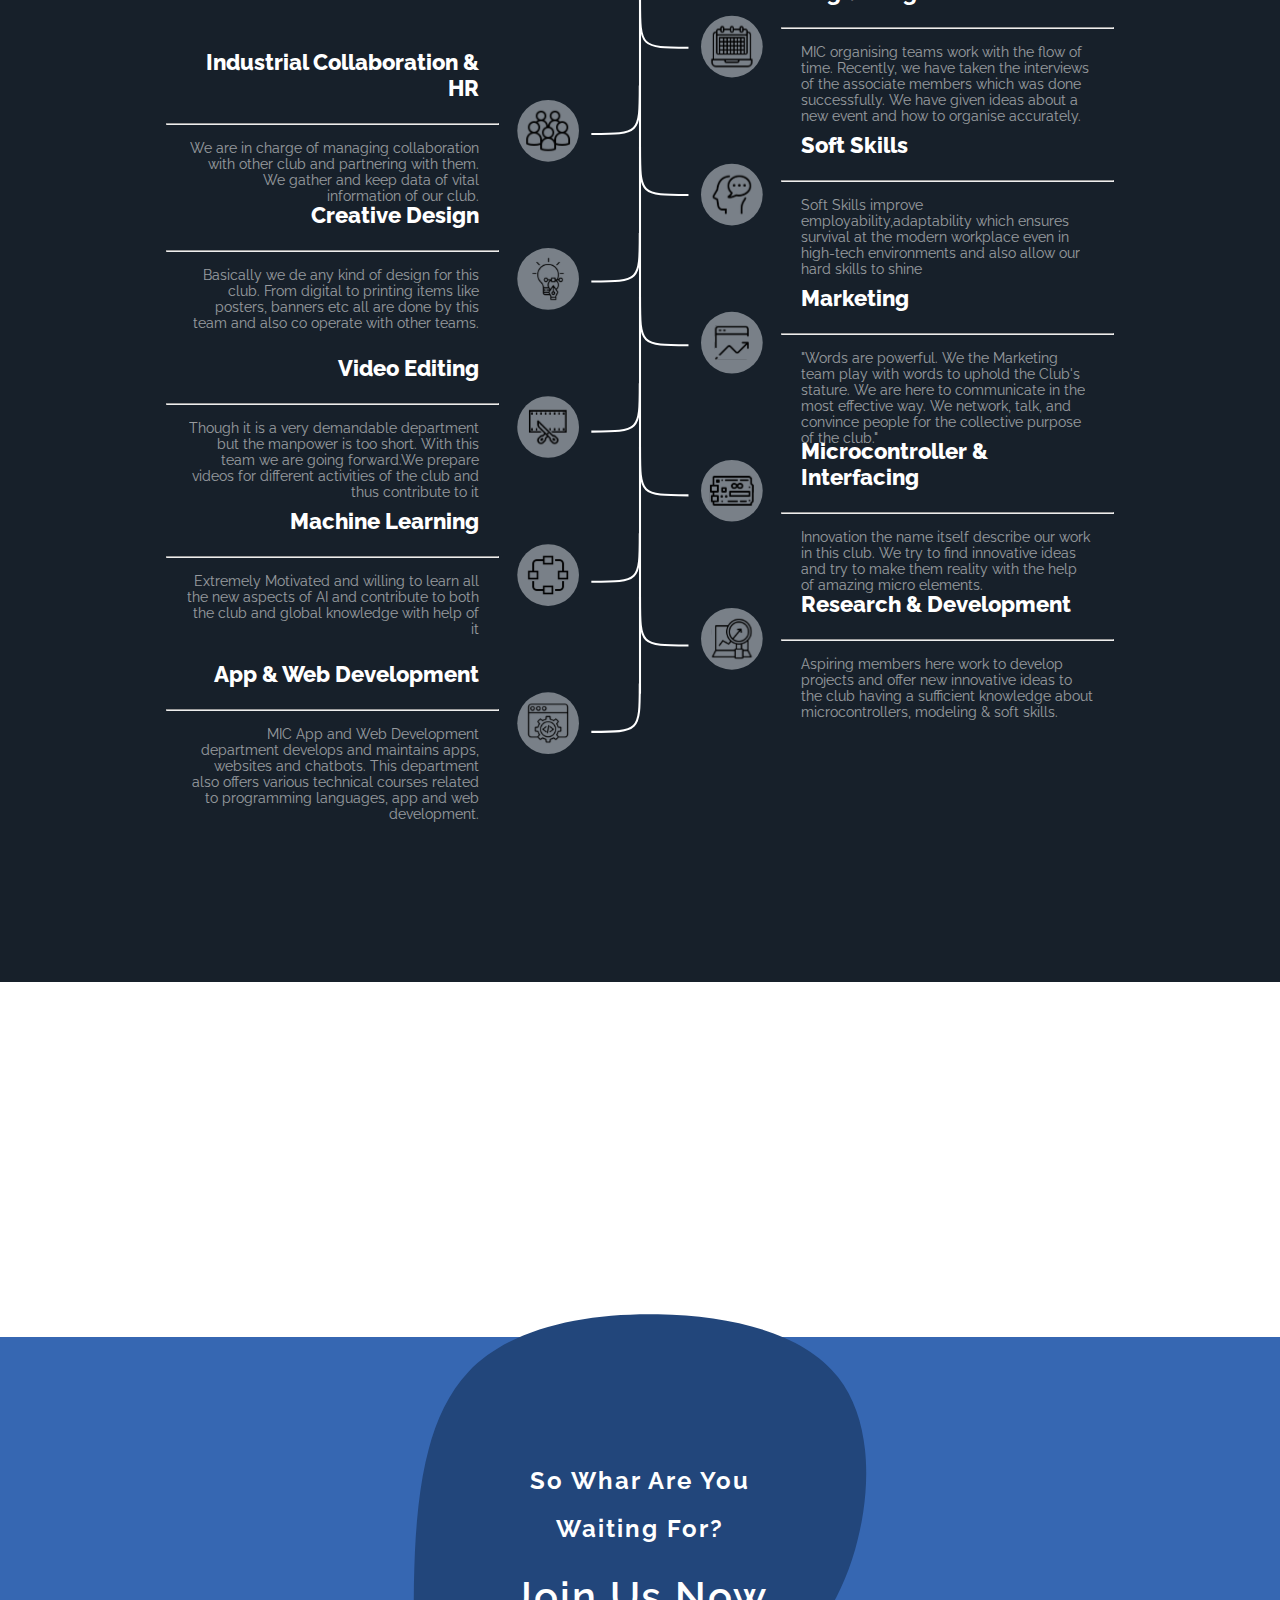
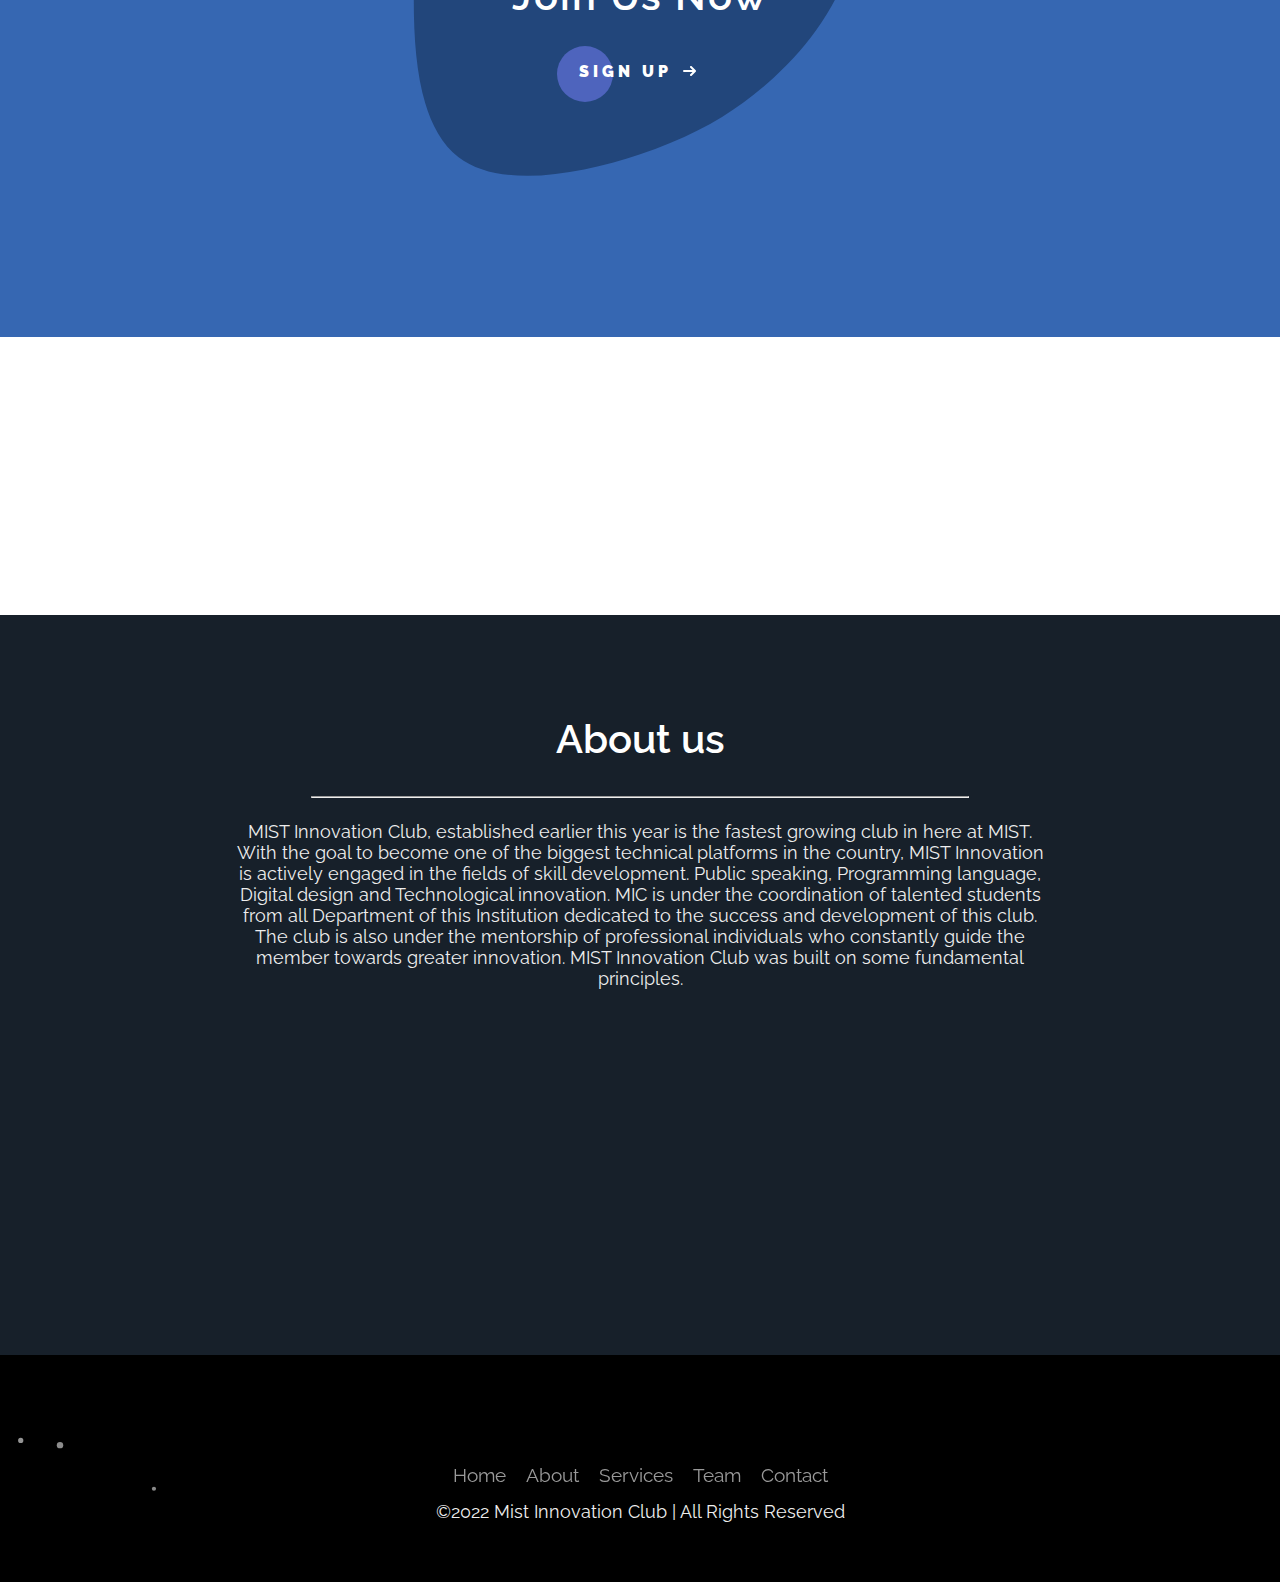
==== commit 77a0e585: "Add files via upload" ====
--- a/index.html
+++ b/index.html
@@ -1,417 +1,688 @@
 <!DOCTYPE html>
 <html lang="en">
-<!-- MIC club project:: this webside was created by samir fazal and tahmid zaman raad -->
-
-<head>
+  <!-- MIC club project:: this webside was created by samir fazal and tahmid zaman raad -->
+
+  <head>
     <meta charset="UTF-8" />
     <meta http-equiv="X-UA-Compatible" content="IE=edge" />
-    <meta name="viewport" content="width=device-width, initial-scale=1.0" />
+    <meta name="viewport" content="width=device-width, initial-scale=1.0, minimum-scale=1" />
     <title>MIC Registration Form</title>
-    <link rel="shortcut icon" href="img/darklogo.png">
-    <link rel="stylesheet" href="style.css">
+    <link rel="shortcut icon" href="img/darklogo.png" />
+    <link rel="stylesheet" href="style.css" />
 
     <script src="https://cdn.jsdelivr.net/npm/kute.js@2.2.2/dist/kute.min.js"></script>
-    <link rel="stylesheet" href="https://use.fontawesome.com/releases/v5.6.3/css/all.css"
-        integrity="sha384-UHRtZLI+pbxtHCWp1t77Bi1L4ZtiqrqD80Kn4Z8NTSRyMA2Fd33n5dQ8lWUE00s/" crossorigin="anonymous">
+    <link
+      rel="stylesheet"
+      href="https://use.fontawesome.com/releases/v5.6.3/css/all.css"
+      integrity="sha384-UHRtZLI+pbxtHCWp1t77Bi1L4ZtiqrqD80Kn4Z8NTSRyMA2Fd33n5dQ8lWUE00s/"
+      crossorigin="anonymous"
+    />
 
     <!-- font -->
-    <link rel="preconnect" href="https://fonts.googleapis.com">
-    <link rel="preconnect" href="https://fonts.gstatic.com" crossorigin>
-    <link href="https://fonts.googleapis.com/css2?family=Raleway:wght@300&display=swap" rel="stylesheet">
-</head>
-
-<body>
+    <link rel="preconnect" href="https://fonts.googleapis.com" />
+    <link rel="preconnect" href="https://fonts.gstatic.com" crossorigin />
+    <link
+      href="https://fonts.googleapis.com/css2?family=Raleway:wght@300&display=swap"
+      rel="stylesheet"
+    />
+  </head>
+
+  <body>
     <section class="header">
-        <canvas class="header-canvas"></canvas>
-        <div class="split-left">
-            <div class="centered">
-                <div class="htextleft">
-                    <h1>Become Member of<br> The Largest Club<br>of MIST</h1>
-                    <p>
-                        Join us by filling up the form
-                    </p>
-                </div>
-
-            </div>
+      <canvas class="header-canvas"></canvas>
+      <div class="split-left">
+        <div class="centered">
+          <div class="htextleft">
+            <h1>
+              Become Member of<br />
+              The Largest Club<br />of MIST
+            </h1>
+            <p class="jointext">Join us by filling up the form</p>
+          </div>
         </div>
-
-        <div class="split-right">
-            <div class="centered">
-                <img src="img/darklogo.png" alt="miclogo">
-                <div class="logodowntext">
-                    <h1>Mist<br> Innovation Club</h1>
-                    <p class="its">INNOVATE TO SERVE</p>
-                </div>
-
-            </div>
+      </div>
+
+      <div class="split-right">
+        <div class="centered">
+          <img src="img/darklogo.png" alt="miclogo" />
+          <div class="logodowntext">
+            <h1>
+              Mist<br />
+              Innovation Club
+            </h1>
+            <p class="its">INNOVATE TO SERVE</p>
+          </div>
         </div>
-        <!-- button -->
-        <div class="scrolldwnbtn">
-            <a aria-label='Scroll Down ⇣' class='h-button centered' data-text='Start' href='#start'>
-                <span>S</span>
-                <span>c</span>
-                <span>r</span>
-                <span>o</span>
-                <span>l</span>
-                <span>l</span>
-                <span></span>
-                <span>D</span>
-                <span>o</span>
-                <span>w</span>
-                <span>n</span>
-                <span></span>
-                <span>⇣</span>
-            </a>
-        </div>
+      </div>
+      <!-- button -->
+      <div class="scrolldwnbtn">
+        <a
+          aria-label="Scroll Down ⇣"
+          class="h-button centered"
+          data-text="Start"
+          href="#start"
+        >
+          <span>S</span>
+          <span>c</span>
+          <span>r</span>
+          <span>o</span>
+          <span>l</span>
+          <span>l</span>
+          <span></span>
+          <span>D</span>
+          <span>o</span>
+          <span>w</span>
+          <span>n</span>
+          <span></span>
+          <span>⇣</span>
+        </a>
+      </div>
     </section>
     <div class="spacer dheww1"></div>
     <section class="dark">
-        <div class="about-us">
-            <div class="left-col">
-                <h1>What we do?</h1>
-            </div>
-            <div class="right-col">
-                <p>We promote and engage individuals towards Innovation, boosting them in this section both physically
-                    and psychologically and provide skill development opportunities.</p>
-            </div>
+      <div class="about-us">
+        <div class="left-col">
+          <h1>What we do?</h1>
         </div>
-
-        <div>
-            <br><br><br>
-            <h1 class="deptheadingtext">Our Departments</h1>
-            <div class="dept-text">
-                <div class="dept-text-right">
-                    <div>
-                        <h3>Industrial Collaboration & HR</h3>
-                        <hr>
-                        <p>We are in charge of managing collaboration with other club and partnering with them. We
-                            gather and keep data of vital information of our club.</p>
-                    </div>
-                    <div>
-                        <h3>Creative Design</h3>
-                        <hr>
-                        <p>Basically we de any kind of design for this club. From digital to printing items like
-                            posters, banners etc all are done by this team and also co operate with other teams.</p>
-                    </div>
-                    <div>
-                        <h3>Video Editing</h3>
-                        <hr>
-                        <p>Though it is a very demandable department but the manpower is too short. With this team we
-                            are going forward.We prepare videos for different activities of the club and thus contribute
-                            to it</p>
-                    </div>
-                    <div>
-                        <h3>Machine Learning</h3>
-                        <hr>
-                        <p>Extremely Motivated and willing to learn all the new aspects of AI and contribute to both the
-                            club and global knowledge with help of it </p>
-                    </div>
-                    <div>
-                        <h3>App & Web Development</h3>
-                        <hr>
-                        <p>MIC App and Web Development department develops and maintains apps, websites and chatbots.
-                            This department also offers various technical courses related to programming languages, app
-                            and web development.</p>
-                    </div>
-                </div>
-                <div class="dept-text-left">
-                    <div>
-                        <h3>Organizing</h3>
-                        <hr>
-                        <p>MIC organising teams work with the flow of time. Recently, we have taken the interviews of
-                            the associate members which was done successfully. We have given ideas about a new event and
-                            how to organise accurately. </p>
-                    </div>
-                    <div>
-                        <h3>Soft Skills</h3>
-                        <hr>
-                        <p>Soft Skills improve employability,adaptability which ensures survival at the modern workplace
-                            even in high-tech environments and also allow our hard skills to shine</p>
-                    </div>
-                    <div>
-                        <h3>Marketing</h3>
-                        <hr>
-                        <p>"Words are powerful.
-                            We the Marketing team play with words to uphold the Club's stature.
-                            We are here to communicate in the most effective way. We network, talk, and convince people
-                            for the collective purpose of the club."</p>
-                    </div>
-                    <div>
-                        <h3>Microcontroller & Interfacing</h3>
-                        <hr>
-                        <p>Innovation the name itself describe our work in this club. We try to find innovative ideas
-                            and try to make them reality with the help of amazing micro elements.</p>
-                    </div>
-                    <div>
-                        <h3>Research & Development</h3>
-                        <hr>
-                        <p>Aspiring members here work to develop projects and offer new innovative ideas to the club
-                            having a sufficient knowledge about microcontrollers, modeling & soft skills.</p>
-                    </div>
-                </div>
-            </div>
-            <svg class="deptsvg" width="358" height="1237" viewBox="0 0 358 1237" fill="none"
-                xmlns="http://www.w3.org/2000/svg" xmlns:xlink="http://www.w3.org/1999/xlink">
-                <path d="M179.001 136C179.001 206.711 179.001 206.711 249.712 206.711" stroke="white"
-                    stroke-width="3" />
-                <path d="M179.001 351C179.001 421.711 179.001 421.711 249.712 421.711" stroke="white"
-                    stroke-width="3" />
-                <path d="M179.001 570C179.001 640.711 179.001 640.711 249.712 640.711" stroke="white"
-                    stroke-width="3" />
-                <path d="M179.001 789C179.001 859.711 179.001 859.711 249.712 859.711" stroke="white"
-                    stroke-width="3" />
-                <path d="M179.001 1008C179.001 1078.71 179.001 1078.71 249.712 1078.71" stroke="white"
-                    stroke-width="3" />
-                <path d="M107.999 332.711C178.71 332.71 178.71 332.711 178.71 262" stroke="white" stroke-width="3" />
-                <path d="M107.999 547.711C178.71 547.71 178.71 547.711 178.71 477" stroke="white" stroke-width="3" />
-                <path d="M107.999 766.711C178.71 766.71 178.71 766.711 178.71 696" stroke="white" stroke-width="3" />
-                <path d="M107.999 985.711C178.71 985.71 178.71 985.711 178.71 915" stroke="white" stroke-width="3" />
-                <path d="M107.999 1204.71C178.71 1204.71 178.71 1204.71 178.71 1134" stroke="white" stroke-width="3" />
-                <circle cx="45" cy="328" r="45" fill="#798088" />
-                <circle cx="45" cy="544" r="45" fill="#798088" />
-                <circle cx="45" cy="976" r="45" fill="#798088" />
-                <rect x="13" y="944" width="64" height="64" fill="url(#pattern0)" />
-                <circle cx="45" cy="1192" r="45" fill="#798088" />
-                <circle cx="45" cy="760" r="45" fill="#798088" />
-                <circle r="45" transform="matrix(-1 0 0 1 313 205)" fill="#798088" />
-                <circle r="45" transform="matrix(-1 0 0 1 313 421)" fill="#798088" />
-                <rect x="281" y="389" width="64" height="64" fill="url(#pattern1)" />
-                <circle r="45" transform="matrix(-1 0 0 1 313 853)" fill="#798088" />
-                <circle r="45" transform="matrix(-1 0 0 1 313 1069)" fill="#798088" />
-                <circle r="45" transform="matrix(-1 0 0 1 313 637)" fill="#798088" />
-                <rect x="288" y="612" width="50" height="50" fill="url(#pattern2)" />
-                <path d="M179 102V1149" stroke="white" stroke-width="3" />
-                <circle cx="179" cy="60" r="60" fill="white" />
-                <rect x="13" y="512" width="64" height="64" fill="url(#pattern3)" />
-                <rect x="129" y="10" width="100" height="100" fill="url(#pattern4)" />
-                <rect x="13" y="1160" width="64" height="64" fill="url(#pattern5)" />
-                <rect x="281" y="821" width="64" height="64" fill="url(#pattern6)" />
-                <rect x="17" y="732" width="55" height="55" fill="url(#pattern7)" />
-                <rect x="281" y="173" width="64" height="64" fill="url(#pattern8)" />
-                <rect x="13" y="296" width="64" height="64" fill="url(#pattern9)" />
-                <rect x="283" y="1039" width="60" height="60" fill="url(#pattern10)" />
-                <defs>
-                    <pattern id="pattern0" patternContentUnits="objectBoundingBox" width="1" height="1">
-                        <use xlink:href="#image0_0_1" transform="scale(0.01)" />
-                    </pattern>
-                    <pattern id="pattern1" patternContentUnits="objectBoundingBox" width="1" height="1">
-                        <use xlink:href="#image1_0_1" transform="scale(0.01)" />
-                    </pattern>
-                    <pattern id="pattern2" patternContentUnits="objectBoundingBox" width="1" height="1">
-                        <use xlink:href="#image2_0_1" transform="scale(0.015625)" />
-                    </pattern>
-                    <pattern id="pattern3" patternContentUnits="objectBoundingBox" width="1" height="1">
-                        <use xlink:href="#image3_0_1" transform="scale(0.015625)" />
-                    </pattern>
-                    <pattern id="pattern4" patternContentUnits="objectBoundingBox" width="1" height="1">
-                        <use xlink:href="#image4_0_1" transform="scale(0.01)" />
-                    </pattern>
-                    <pattern id="pattern5" patternContentUnits="objectBoundingBox" width="1" height="1">
-                        <use xlink:href="#image5_0_1" transform="scale(0.015625)" />
-                    </pattern>
-                    <pattern id="pattern6" patternContentUnits="objectBoundingBox" width="1" height="1">
-                        <use xlink:href="#image6_0_1" transform="scale(0.01)" />
-                    </pattern>
-                    <pattern id="pattern7" patternContentUnits="objectBoundingBox" width="1" height="1">
-                        <use xlink:href="#image7_0_1" transform="scale(0.01)" />
-                    </pattern>
-                    <pattern id="pattern8" patternContentUnits="objectBoundingBox" width="1" height="1">
-                        <use xlink:href="#image8_0_1" transform="scale(0.015625)" />
-                    </pattern>
-                    <pattern id="pattern9" patternContentUnits="objectBoundingBox" width="1" height="1">
-                        <use xlink:href="#image9_0_1" transform="scale(0.02)" />
-                    </pattern>
-                    <pattern id="pattern10" patternContentUnits="objectBoundingBox" width="1" height="1">
-                        <use xlink:href="#image10_0_1" transform="scale(0.015625)" />
-                    </pattern>
-                    <image id="image0_0_1" width="100" height="100"
-                        xlink:href="[data-uri]" />
-                    <image id="image1_0_1" width="100" height="100"
-                        xlink:href="[data-uri]" />
-                    <image id="image2_0_1" width="64" height="64"
-                        xlink:href="[data-uri]" />
-                    <image id="image3_0_1" width="64" height="64"
-                        xlink:href="[data-uri]" />
-                    <image id="image4_0_1" width="100" height="100"
-                        xlink:href="[data-uri]" />
-                    <image id="image5_0_1" width="64" height="64"
-                        xlink:href="[data-uri]" />
-                    <image id="image6_0_1" width="100" height="100"
-                        xlink:href="[data-uri]" />
-                    <image id="image7_0_1" width="100" height="100"
-                        xlink:href="[data-uri]" />
-                    <image id="image8_0_1" width="64" height="64"
-                        xlink:href="[data-uri]" />
-                    <image id="image9_0_1" width="50" height="50"
-                        xlink:href="[data-uri]" />
-                    <image id="image10_0_1" width="64" height="64"
-                        xlink:href="[data-uri]" />
-                </defs>
-            </svg>
-
-            <!-- for mobile device -->
-            <div class="mobilesvgsection">
-                <div class="msvgcontain">
-                    <img class="msvg" src="iconsvg/Organizing.svg" alt="">
-                    <span class="msvgh1">Organizing</span>
-                    <p>MIC organising teams work with the flow of time. Recently, we have taken the interviews of the
-                        associate members which was done successfully. We have given ideas about a new event and how to
-                        organise accurately. </p>
-                </div>
-                <div class="msvgcontain">
-                    <img class="msvg" src="iconsvg/AppandWeb.svg" alt="">
-                    <span class="msvgh1">App and Web Development</span>
-                    <p>MIC App and Web Development department develops and maintains apps, websites and chatbots. This
-                        department also offers various technical courses related to programming languages, app and web
-                        development. </p>
-                </div>
-                <div class="msvgcontain">
-                    <img class="msvg" src="iconsvg/Industrial_coll.svg" alt="">
-                    <span class="msvgh1">Industrial Collaboration & HR</span>
-                    <p>We are in charge of managing collaboration with other club and partnering with them. We  gather and keep data of vital information of our club. </p>
-                </div>
-                <div class="msvgcontain">
-                    <img class="msvg" src="iconsvg/Marketing.svg" alt="">
-                    <span class="msvgh1">Marketing</span>
-                    <p>"Words are powerful. 
-                        We the Marketing team play with words to uphold the Club's stature. 
-                        We are here to communicate in the most effective way. We network, talk, and convince people for the collective purpose of the club."</p>
-                </div>
-                <div class="msvgcontain">
-                    <img class="msvg" src="iconsvg/Soft_skills.svg" alt="">
-                    <span class="msvgh1">Soft Skills</span>
-                    <p>Soft Skills improve employability,adaptability which ensures survival at the modern workplace even in high-tech environments and also allow our hard skills to shine</p>
-                </div>
-                <div class="msvgcontain">
-                    <img class="msvg" style="margin-bottom: 20px;" src="iconsvg/Machine_Learning.svg" alt="">
-                    <span class="msvgh1">Machine Learning & Image Processing</span>
-                    <p>Extremely Motivated and willing to learn all the new aspects of AI  and contribute to both the club and global knowledge with help of it </p>
-                </div>
-                <div class="msvgcontain">
-                    <img class="msvg" src="iconsvg/CreativeDesign.svg" alt="">
-                    <span class="msvgh1">Creative Design</span>
-                    <p>Basically we de any kind of design for this club. From digital to printing items like posters, banners etc all are done by this team and also co operate with other teams.</p>
-                </div>
-                <div class="msvgcontain">
-                    <img class="msvg" src="iconsvg/Microcontroller.svg" alt="">
-                    <span class="msvgh1">Micro Controller and Interfacing</span>
-                    <p>Innovation the name itself describe our work in this club. We try to find innovative ideas and try to make them reality with the help of amazing micro elements.</p>
-                </div>
-                <div class="msvgcontain">
-                    <img class="msvg" src="iconsvg/Video_Editing.svg" alt="">
-                    <span class="msvgh1">Video Editing</span>
-                    <p>Though it is a very demandable department but the manpower is too short. With this team we are going forward.We prepare videos for different activities of the club and thus contribute to it</p>
-                </div>
-                <div class="msvgcontain">
-                    <img class="msvg" src="iconsvg/Research.svg" alt="">
-                    <span class="msvgh1">Research & Development</span>
-                    <p>Aspiring members here work to develop projects and offer new innovative ideas to the club having a sufficient knowledge about microcontrollers, modeling & soft skills.</p>
-                </div>
-
-
-            </div>
-
+        <div class="right-col">
+          <p>
+            We promote and engage individuals towards Innovation, boosting them
+            in this section both physically and psychologically and provide
+            skill development opportunities.
+          </p>
         </div>
-
+      </div>
+
+      <div>
+        <br /><br /><br />
+        <h1 class="deptheadingtext">Our Departments</h1>
+        <div class="dept-text">
+          <div class="dept-text-right">
+            <div>
+              <h3>Industrial Collaboration & HR</h3>
+              <hr />
+              <p>
+                We are in charge of managing collaboration with other club and
+                partnering with them. We gather and keep data of vital
+                information of our club.
+              </p>
+            </div>
+            <div>
+              <h3>Creative Design</h3>
+              <hr />
+              <p>
+                Basically we de any kind of design for this club. From digital
+                to printing items like posters, banners etc all are done by this
+                team and also co operate with other teams.
+              </p>
+            </div>
+            <div>
+              <h3>Video Editing</h3>
+              <hr />
+              <p>
+                Though it is a very demandable department but the manpower is
+                too short. With this team we are going forward.We prepare videos
+                for different activities of the club and thus contribute to it
+              </p>
+            </div>
+            <div>
+              <h3>Machine Learning</h3>
+              <hr />
+              <p>
+                Extremely Motivated and willing to learn all the new aspects of
+                AI and contribute to both the club and global knowledge with
+                help of it
+              </p>
+            </div>
+            <div>
+              <h3>App & Web Development</h3>
+              <hr />
+              <p>
+                MIC App and Web Development department develops and maintains
+                apps, websites and chatbots. This department also offers various
+                technical courses related to programming languages, app and web
+                development.
+              </p>
+            </div>
+          </div>
+          <div class="dept-text-left">
+            <div>
+              <h3>Organizing</h3>
+              <hr />
+              <p>
+                MIC organising teams work with the flow of time. Recently, we
+                have taken the interviews of the associate members which was
+                done successfully. We have given ideas about a new event and how
+                to organise accurately.
+              </p>
+            </div>
+            <div>
+              <h3>Soft Skills</h3>
+              <hr />
+              <p>
+                Soft Skills improve employability,adaptability which ensures
+                survival at the modern workplace even in high-tech environments
+                and also allow our hard skills to shine
+              </p>
+            </div>
+            <div>
+              <h3>Marketing</h3>
+              <hr />
+              <p>
+                "Words are powerful. We the Marketing team play with words to
+                uphold the Club's stature. We are here to communicate in the
+                most effective way. We network, talk, and convince people for
+                the collective purpose of the club."
+              </p>
+            </div>
+            <div>
+              <h3>Microcontroller & Interfacing</h3>
+              <hr />
+              <p>
+                Innovation the name itself describe our work in this club. We
+                try to find innovative ideas and try to make them reality with
+                the help of amazing micro elements.
+              </p>
+            </div>
+            <div>
+              <h3>Research & Development</h3>
+              <hr />
+              <p>
+                Aspiring members here work to develop projects and offer new
+                innovative ideas to the club having a sufficient knowledge about
+                microcontrollers, modeling & soft skills.
+              </p>
+            </div>
+          </div>
+        </div>
+        <svg
+          class="deptsvg"
+          width="358"
+          height="1237"
+          viewBox="0 0 358 1237"
+          fill="none"
+          xmlns="http://www.w3.org/2000/svg"
+          xmlns:xlink="http://www.w3.org/1999/xlink"
+        >
+          <path
+            d="M179.001 136C179.001 206.711 179.001 206.711 249.712 206.711"
+            stroke="white"
+            stroke-width="3"
+          />
+          <path
+            d="M179.001 351C179.001 421.711 179.001 421.711 249.712 421.711"
+            stroke="white"
+            stroke-width="3"
+          />
+          <path
+            d="M179.001 570C179.001 640.711 179.001 640.711 249.712 640.711"
+            stroke="white"
+            stroke-width="3"
+          />
+          <path
+            d="M179.001 789C179.001 859.711 179.001 859.711 249.712 859.711"
+            stroke="white"
+            stroke-width="3"
+          />
+          <path
+            d="M179.001 1008C179.001 1078.71 179.001 1078.71 249.712 1078.71"
+            stroke="white"
+            stroke-width="3"
+          />
+          <path
+            d="M107.999 332.711C178.71 332.71 178.71 332.711 178.71 262"
+            stroke="white"
+            stroke-width="3"
+          />
+          <path
+            d="M107.999 547.711C178.71 547.71 178.71 547.711 178.71 477"
+            stroke="white"
+            stroke-width="3"
+          />
+          <path
+            d="M107.999 766.711C178.71 766.71 178.71 766.711 178.71 696"
+            stroke="white"
+            stroke-width="3"
+          />
+          <path
+            d="M107.999 985.711C178.71 985.71 178.71 985.711 178.71 915"
+            stroke="white"
+            stroke-width="3"
+          />
+          <path
+            d="M107.999 1204.71C178.71 1204.71 178.71 1204.71 178.71 1134"
+            stroke="white"
+            stroke-width="3"
+          />
+          <circle cx="45" cy="328" r="45" fill="#798088" />
+          <circle cx="45" cy="544" r="45" fill="#798088" />
+          <circle cx="45" cy="976" r="45" fill="#798088" />
+          <rect x="13" y="944" width="64" height="64" fill="url(#pattern0)" />
+          <circle cx="45" cy="1192" r="45" fill="#798088" />
+          <circle cx="45" cy="760" r="45" fill="#798088" />
+          <circle r="45" transform="matrix(-1 0 0 1 313 205)" fill="#798088" />
+          <circle r="45" transform="matrix(-1 0 0 1 313 421)" fill="#798088" />
+          <rect x="281" y="389" width="64" height="64" fill="url(#pattern1)" />
+          <circle r="45" transform="matrix(-1 0 0 1 313 853)" fill="#798088" />
+          <circle r="45" transform="matrix(-1 0 0 1 313 1069)" fill="#798088" />
+          <circle r="45" transform="matrix(-1 0 0 1 313 637)" fill="#798088" />
+          <rect x="288" y="612" width="50" height="50" fill="url(#pattern2)" />
+          <path d="M179 102V1149" stroke="white" stroke-width="3" />
+          <circle cx="179" cy="60" r="60" fill="white" />
+          <rect x="13" y="512" width="64" height="64" fill="url(#pattern3)" />
+          <rect x="129" y="10" width="100" height="100" fill="url(#pattern4)" />
+          <rect x="13" y="1160" width="64" height="64" fill="url(#pattern5)" />
+          <rect x="281" y="821" width="64" height="64" fill="url(#pattern6)" />
+          <rect x="17" y="732" width="55" height="55" fill="url(#pattern7)" />
+          <rect x="281" y="173" width="64" height="64" fill="url(#pattern8)" />
+          <rect x="13" y="296" width="64" height="64" fill="url(#pattern9)" />
+          <rect
+            x="283"
+            y="1039"
+            width="60"
+            height="60"
+            fill="url(#pattern10)"
+          />
+          <defs>
+            <pattern
+              id="pattern0"
+              patternContentUnits="objectBoundingBox"
+              width="1"
+              height="1"
+            >
+              <use xlink:href="#image0_0_1" transform="scale(0.01)" />
+            </pattern>
+            <pattern
+              id="pattern1"
+              patternContentUnits="objectBoundingBox"
+              width="1"
+              height="1"
+            >
+              <use xlink:href="#image1_0_1" transform="scale(0.01)" />
+            </pattern>
+            <pattern
+              id="pattern2"
+              patternContentUnits="objectBoundingBox"
+              width="1"
+              height="1"
+            >
+              <use xlink:href="#image2_0_1" transform="scale(0.015625)" />
+            </pattern>
+            <pattern
+              id="pattern3"
+              patternContentUnits="objectBoundingBox"
+              width="1"
+              height="1"
+            >
+              <use xlink:href="#image3_0_1" transform="scale(0.015625)" />
+            </pattern>
+            <pattern
+              id="pattern4"
+              patternContentUnits="objectBoundingBox"
+              width="1"
+              height="1"
+            >
+              <use xlink:href="#image4_0_1" transform="scale(0.01)" />
+            </pattern>
+            <pattern
+              id="pattern5"
+              patternContentUnits="objectBoundingBox"
+              width="1"
+              height="1"
+            >
+              <use xlink:href="#image5_0_1" transform="scale(0.015625)" />
+            </pattern>
+            <pattern
+              id="pattern6"
+              patternContentUnits="objectBoundingBox"
+              width="1"
+              height="1"
+            >
+              <use xlink:href="#image6_0_1" transform="scale(0.01)" />
+            </pattern>
+            <pattern
+              id="pattern7"
+              patternContentUnits="objectBoundingBox"
+              width="1"
+              height="1"
+            >
+              <use xlink:href="#image7_0_1" transform="scale(0.01)" />
+            </pattern>
+            <pattern
+              id="pattern8"
+              patternContentUnits="objectBoundingBox"
+              width="1"
+              height="1"
+            >
+              <use xlink:href="#image8_0_1" transform="scale(0.015625)" />
+            </pattern>
+            <pattern
+              id="pattern9"
+              patternContentUnits="objectBoundingBox"
+              width="1"
+              height="1"
+            >
+              <use xlink:href="#image9_0_1" transform="scale(0.02)" />
+            </pattern>
+            <pattern
+              id="pattern10"
+              patternContentUnits="objectBoundingBox"
+              width="1"
+              height="1"
+            >
+              <use xlink:href="#image10_0_1" transform="scale(0.015625)" />
+            </pattern>
+            <image
+              id="image0_0_1"
+              width="100"
+              height="100"
+              xlink:href="[data-uri]"
+            />
+            <image
+              id="image1_0_1"
+              width="100"
+              height="100"
+              xlink:href="[data-uri]"
+            />
+            <image
+              id="image2_0_1"
+              width="64"
+              height="64"
+              xlink:href="[data-uri]"
+            />
+            <image
+              id="image3_0_1"
+              width="64"
+              height="64"
+              xlink:href="[data-uri]"
+            />
+            <image
+              id="image4_0_1"
+              width="100"
+              height="100"
+              xlink:href="[data-uri]"
+            />
+            <image
+              id="image5_0_1"
+              width="64"
+              height="64"
+              xlink:href="[data-uri]"
+            />
+            <image
+              id="image6_0_1"
+              width="100"
+              height="100"
+              xlink:href="[data-uri]"
+            />
+            <image
+              id="image7_0_1"
+              width="100"
+              height="100"
+              xlink:href="[data-uri]"
+            />
+            <image
+              id="image8_0_1"
+              width="64"
+              height="64"
+              xlink:href="[data-uri]"
+            />
+            <image
+              id="image9_0_1"
+              width="50"
+              height="50"
+              xlink:href="[data-uri]"
+            />
+            <image
+              id="image10_0_1"
+              width="64"
+              height="64"
+              xlink:href="[data-uri]"
+            />
+          </defs>
+        </svg>
+
+        <!-- for mobile device -->
+        <div class="mobilesvgsection">
+          <div class="msvgcontain">
+            <img class="msvg" src="iconsvg/Organizing.svg" alt="" />
+            <span class="msvgh1">Organizing</span>
+            <p>
+              MIC organising teams work with the flow of time. Recently, we have
+              taken the interviews of the associate members which was done
+              successfully. We have given ideas about a new event and how to
+              organise accurately.
+            </p>
+          </div>
+          <div class="msvgcontain">
+            <img class="msvg" src="iconsvg/AppandWeb.svg" alt="" />
+            <span class="msvgh1">App and Web Development</span>
+            <p>
+              MIC App and Web Development department develops and maintains
+              apps, websites and chatbots. This department also offers various
+              technical courses related to programming languages, app and web
+              development.
+            </p>
+          </div>
+          <div class="msvgcontain">
+            <img class="msvg" src="iconsvg/Industrial_coll.svg" alt="" />
+            <span class="msvgh1">Industrial Collaboration & HR</span>
+            <p>
+              We are in charge of managing collaboration with other club and
+              partnering with them. We gather and keep data of vital information
+              of our club.
+            </p>
+          </div>
+          <div class="msvgcontain">
+            <img class="msvg" src="iconsvg/Marketing.svg" alt="" />
+            <span class="msvgh1">Marketing</span>
+            <p>
+              "Words are powerful. We the Marketing team play with words to
+              uphold the Club's stature. We are here to communicate in the most
+              effective way. We network, talk, and convince people for the
+              collective purpose of the club."
+            </p>
+          </div>
+          <div class="msvgcontain">
+            <img class="msvg" src="iconsvg/Soft_skills.svg" alt="" />
+            <span class="msvgh1">Soft Skills</span>
+            <p>
+              Soft Skills improve employability,adaptability which ensures
+              survival at the modern workplace even in high-tech environments
+              and also allow our hard skills to shine
+            </p>
+          </div>
+          <div class="msvgcontain">
+            <img
+              class="msvg"
+              style="margin-bottom: 20px"
+              src="iconsvg/Machine_Learning.svg"
+              alt=""
+            />
+            <span class="msvgh1">Machine Learning & Image Processing</span>
+            <p>
+              Extremely Motivated and willing to learn all the new aspects of AI
+              and contribute to both the club and global knowledge with help of
+              it
+            </p>
+          </div>
+          <div class="msvgcontain">
+            <img class="msvg" src="iconsvg/CreativeDesign.svg" alt="" />
+            <span class="msvgh1">Creative Design</span>
+            <p>
+              Basically we de any kind of design for this club. From digital to
+              printing items like posters, banners etc all are done by this team
+              and also co operate with other teams.
+            </p>
+          </div>
+          <div class="msvgcontain">
+            <img class="msvg" src="iconsvg/Microcontroller.svg" alt="" />
+            <span class="msvgh1">Micro Controller and Interfacing</span>
+            <p>
+              Innovation the name itself describe our work in this club. We try
+              to find innovative ideas and try to make them reality with the
+              help of amazing micro elements.
+            </p>
+          </div>
+          <div class="msvgcontain">
+            <img class="msvg" src="iconsvg/Video_Editing.svg" alt="" />
+            <span class="msvgh1">Video Editing</span>
+            <p>
+              Though it is a very demandable department but the manpower is too
+              short. With this team we are going forward.We prepare videos for
+              different activities of the club and thus contribute to it
+            </p>
+          </div>
+          <div class="msvgcontain">
+            <img class="msvg" src="iconsvg/Research.svg" alt="" />
+            <span class="msvgh1">Research & Development</span>
+            <p>
+              Aspiring members here work to develop projects and offer new
+              innovative ideas to the club having a sufficient knowledge about
+              microcontrollers, modeling & soft skills.
+            </p>
+          </div>
+        </div>
+      </div>
     </section>
     <div class="spacer layer2"></div>
 
     <section class="blue" id="start">
-        <div class="blobtext">
-            <h2>So Whar Are You <br> Waiting For?</h2>
-            <h1>Join Us Now</h1>
-            <a href="registerMIC.html" class="cta">
-                <span>Sign Up</span>
-                <svg width="13px" height="10px" viewBox="0 0 13 10">
-                    <path d="M1,5 L11,5"></path>
-                    <polyline points="8 1 12 5 8 9"></polyline>
-                </svg>
-            </a>
-        </div>
-        <svg class="blobmotion" id="visual" viewBox="0 0 960 540" width="960" height="540"
-            xmlns="http://www.w3.org/2000/svg" xmlns:xlink="http://www.w3.org/1999/xlink" version="1.1">
-            <g transform="translate(499.3348325719433 290.4760345556223)">
-                <path id="blob1"
-                    d="M178.8 -188.3C213.8 -143.8 211.9 -71.9 195.8 -16.1C179.8 39.8 149.6 79.6 114.6 111.9C79.6 144.2 39.8 169.1 -19.9 189C-79.5 208.9 -159.1 223.8 -201.1 191.4C-243.1 159.1 -247.5 79.5 -245 2.5C-242.5 -74.5 -233 -149 -191 -193.5C-149 -238 -74.5 -252.5 -1.3 -251.2C71.9 -249.9 143.8 -232.8 178.8 -188.3"
-                    fill="#22467b"></path>
-            </g>
-            <g transform="translate(535.2166461396198 299.43595933271746)" style="visibility: hidden;">
-                <path id="blob2"
-                    d="M141.4 -161.2C171.1 -111.7 174.5 -55.9 177.7 3.2C180.9 62.2 183.8 124.5 154.1 152.6C124.5 180.7 62.2 174.7 -6.2 181C-74.7 187.2 -149.4 205.7 -205.7 177.6C-261.9 149.4 -299.7 74.7 -287.9 11.8C-276.1 -51.1 -214.8 -102.3 -158.5 -151.8C-102.3 -201.3 -51.1 -249.1 2.4 -251.5C55.9 -253.9 111.7 -210.7 141.4 -161.2"
-                    fill="#22467b"></path>
-            </g>
-        </svg>
+      <div class="blobtext">
+        <h2>
+          So Whar Are You <br />
+          Waiting For?
+        </h2>
+        <h1>Join Us Now</h1>
+        <a href="registerMIC.html" class="cta">
+          <span>Sign Up</span>
+          <svg width="13px" height="10px" viewBox="0 0 13 10">
+            <path d="M1,5 L11,5"></path>
+            <polyline points="8 1 12 5 8 9"></polyline>
+          </svg>
+        </a>
+      </div>
+      <svg
+        class="blobmotion"
+        id="visual"
+        viewBox="0 0 960 540"
+        width="960"
+        height="540"
+        xmlns="http://www.w3.org/2000/svg"
+        xmlns:xlink="http://www.w3.org/1999/xlink"
+        version="1.1"
+      >
+        <g transform="translate(499.3348325719433 290.4760345556223)">
+          <path
+            id="blob1"
+            d="M178.8 -188.3C213.8 -143.8 211.9 -71.9 195.8 -16.1C179.8 39.8 149.6 79.6 114.6 111.9C79.6 144.2 39.8 169.1 -19.9 189C-79.5 208.9 -159.1 223.8 -201.1 191.4C-243.1 159.1 -247.5 79.5 -245 2.5C-242.5 -74.5 -233 -149 -191 -193.5C-149 -238 -74.5 -252.5 -1.3 -251.2C71.9 -249.9 143.8 -232.8 178.8 -188.3"
+            fill="#22467b"
+          ></path>
+        </g>
+        <g
+          transform="translate(535.2166461396198 299.43595933271746)"
+          style="visibility: hidden"
+        >
+          <path
+            id="blob2"
+            d="M141.4 -161.2C171.1 -111.7 174.5 -55.9 177.7 3.2C180.9 62.2 183.8 124.5 154.1 152.6C124.5 180.7 62.2 174.7 -6.2 181C-74.7 187.2 -149.4 205.7 -205.7 177.6C-261.9 149.4 -299.7 74.7 -287.9 11.8C-276.1 -51.1 -214.8 -102.3 -158.5 -151.8C-102.3 -201.3 -51.1 -249.1 2.4 -251.5C55.9 -253.9 111.7 -210.7 141.4 -161.2"
+            fill="#22467b"
+          ></path>
+        </g>
+      </svg>
     </section>
     <div class="flip spacer layer2"></div>
     <section class="dark aboutdark">
-        <h1>About us</h1>
-        <hr style="color: white; width: 80%;">
-        <p>MIST Innovation Club, established earlier this year is the fastest growing club in here at MIST. With the
-            goal to become one of the biggest technical platforms in the country, MIST Innovation is actively engaged in
-            the fields of skill development. Public speaking, Programming language, Digital design and Technological
-            innovation. MIC is under the coordination of talented students from all Department of this Institution
-            dedicated to the success and development of this club. The club is also under the mentorship of professional
-            individuals who constantly guide the member towards greater innovation. MIST Innovation Club was built on
-            some fundamental principles.</p>
-
+      <h1>About us</h1>
+      <hr style="color: white; width: 80%" />
+      <p>
+        MIST Innovation Club, established earlier this year is the fastest
+        growing club in here at MIST. With the goal to become one of the biggest
+        technical platforms in the country, MIST Innovation is actively engaged
+        in the fields of skill development. Public speaking, Programming
+        language, Digital design and Technological innovation. MIC is under the
+        coordination of talented students from all Department of this
+        Institution dedicated to the success and development of this club. The
+        club is also under the mentorship of professional individuals who
+        constantly guide the member towards greater innovation. MIST Innovation
+        Club was built on some fundamental principles.
+      </p>
     </section>
     <!-- ----- Footer ----- -->
     <footer>
-        <canvas class="footer-canvas"></canvas>
-        <div class="footerbody">
-            <div class="waves">
-                <div class="wave" id="wave1"></div>
-                <div class="wave" id="wave2"></div>
-                <div class="wave" id="wave3"></div>
-                <div class="wave" id="wave4"></div>
-            </div>
-            <ul class="social_icon">
-                <li><a href="#">
-                        <ion-icon name="logo-facebook"></ion-icon>
-                    </a></li>
-                <li><a href="#">
-                        <ion-icon name="logo-twitter"></ion-icon>
-                    </a></li>
-                <li><a href="#">
-                        <ion-icon name="logo-linkedin"></ion-icon>
-                    </a></li>
-                <li><a href="#">
-                        <ion-icon name="logo-instagram"></ion-icon>
-                    </a></li>
-            </ul>
-
-            <ul class="menu">
-                <li><a href="#">Home</a></li>
-                <li><a href="#">About</a></li>
-                <li><a href="#">Services</a></li>
-                <li><a href="#">Team</a></li>
-                <li><a href="#">Contact</a></li>
-            </ul>
-            <p>&copy2022 Mist Innovation Club | All Rights Reserved</p>
+      <canvas class="footer-canvas"></canvas>
+      <div class="footerbody">
+        <div class="waves">
+          <div class="wave" id="wave1"></div>
+          <div class="wave" id="wave2"></div>
+          <div class="wave" id="wave3"></div>
+          <div class="wave" id="wave4"></div>
         </div>
+        <ul class="social_icon">
+          <li>
+            <a
+              href="https://www.facebook.com/MISTInnovationClub"
+              target="_blank"
+            >
+              <ion-icon name="logo-facebook"></ion-icon>
+            </a>
+          </li>
+          <li>
+            <a
+              href="https://www.linkedin.com/company/mist-innovation-club/"
+              target="_blank"
+            >
+              <ion-icon name="logo-linkedin"></ion-icon>
+            </a>
+          </li>
+          <li>
+            <a
+              href="https://www.instagram.com/mistinnovationclub/"
+              target="_blank"
+            >
+              <ion-icon name="logo-instagram"></ion-icon>
+            </a>
+          </li>
+        </ul>
+
+        <ul class="menu">
+          <li><a href="#">Home</a></li>
+          <li><a href="#">About</a></li>
+          <li><a href="#">Services</a></li>
+          <li><a href="#">Team</a></li>
+          <li><a href="#">Contact</a></li>
+        </ul>
+        <p>&copy2022 Mist Innovation Club | All Rights Reserved</p>
+      </div>
     </footer>
-    <script type="module" src="https://unpkg.com/ionicons@5.5.2/dist/ionicons/ionicons.esm.js"></script>
-    <script nomodule src="https://unpkg.com/ionicons@5.5.2/dist/ionicons/ionicons.js"></script>
+    <script
+      type="module"
+      src="https://unpkg.com/ionicons@5.5.2/dist/ionicons/ionicons.esm.js"
+    ></script>
+    <script
+      nomodule
+      src="https://unpkg.com/ionicons@5.5.2/dist/ionicons/ionicons.js"
+    ></script>
     <!-- javaScripts -->
     <script src="canvas.js"></script>
     <script src="canvas-footer.js"></script>
-    
+
     <script>
-        const tween = KUTE.fromTo(
-            '#blob1', {
-            path: '#blob1'
-        }, {
-            path: '#blob2'
-        }, {
-            repeat: 999,
-            duration: 2000,
-            yoyo: true
+      const tween = KUTE.fromTo(
+        "#blob1",
+        {
+          path: "#blob1",
+        },
+        {
+          path: "#blob2",
+        },
+        {
+          repeat: 999,
+          duration: 2000,
+          yoyo: true,
         }
-        )
-
-        tween.start()
+      );
+
+      tween.start();
     </script>
-
-</body>
-
-</html>+  </body>
+</html>
--- a/style.css
+++ b/style.css
@@ -1,289 +1,310 @@
 /* --------header-------------- */
 body {
-    margin: 0;
-    padding: 0;
-    overflow-x: hidden;
-    font-family: 'Raleway', sans-serif;
-  }
-  .mobilesvgsection{
-    display: none;
-  }
-  h1{
-    font-size: 40px;
-    font-weight: 600;
-    margin-top: 0px;
-  }
-  p,h1,h2,h3,h4,h5,h6{
-      color: white;
-      
-  }
-  .header {
-    width: 100%;
-    height: 75vh;
-    display: flex;
-    justify-content: space-between;
-    background-color: black;
-    color: white;
-    position: relative;
-    
-  }
-   /* Split the screen in half */
-.split-left{
-    /* height: 100%; */
-    width: 100%;
-    display: inline-block;
-    position: relative;
-    z-index: 1;
-    top: 0;
-    overflow-x: hidden;
-    padding-top: 20px;
-    margin-top: 100px;
-  }
-  .split-right{
-    /* height: 100%; */
-    width: 100%;
-    display: inline-block;
-    position: relative;
-    z-index: 1;
-    top: 0;
-    overflow-x: hidden;
-    padding-top: 20px;
-    margin-top: 100px;
-  }
-  /* Control the left side */
-  .its{
-      opacity: 0.6;
-      margin-top: -25px;
-
-  }
-  
-  /* If you want the content centered horizontally and vertically */
-  .centered {
-    position: absolute;
-    top: 50%;
-    left: 50%;
-    transform: translate(-50%, -50%);
-    text-align: center;
-  }
-  
-  /* Style the image inside the centered container, if needed */
-  .centered img {
-    width: 250px;
-    margin-left: 50px;
-  } 
-  .logodowntext{
-      letter-spacing: 4px;
-  }
-  .htextleft{
-      text-align: left;
-      line-height: 60px;
-      font-size: 24px;
-  }
-  /* button */
-  .scrolldwnbtn{
-    position: absolute;
-    z-index: 10;
-    top: 100%;
-    left: 50%;
-    transform: translate(-50%, -50%);
-
-  }
-  .scrolldwnbtn a {
-    font-family: 'Raleway', sans-serif;
-    font-weight: 900;
-    color: rgb(255, 255, 255);
-    text-decoration: none;
-  }
-  
-  .centered {
-    position: absolute;
-    left: 50%;
-    top: 50%;
-    transform: translate(-50%, -50%);
-  }
-  
-  .h-button {
-    background: rgba(0, 0, 0, 0.1);
-    border: 1px solid white;
-    padding: 20px;
-    width: 250px;
-    text-align: center;
-  }
-  .h-button span {
-    display: inline-block;
-    min-width: 0.3em;
-    text-transform: uppercase;
-    transition: 0.25s cubic-bezier(0.5, -1, 0.5, 2);
-    opacity: 0;
-    transform: translate(0, -20px);
-  }
-  .h-button:before {
-    content: attr(data-text);
-    position: absolute;
-    width: 100%;
-    left: 0;
-    transition: 0.25s cubic-bezier(0.5, -1, 0.5, 2);
-    text-transform: uppercase;
-    letter-spacing: 3.5px;
-    opacity: 1;
-    transform: translate(0, 0px);
-  }
-  .h-button:hover:before, .h-button:focus:before {
-    opacity: 0;
-    transform: translate(0, 20px);
-  }
-  .h-button:hover span, .h-button:focus span {
-    opacity: 1;
-    transform: translate(0, 0);
-  }
-  .h-button:hover span:nth-child(1), .h-button:focus span:nth-child(1) {
-    transition-delay: 0.025s;
-  }
-  .h-button:hover span:nth-child(2), .h-button:focus span:nth-child(2) {
-    transition-delay: 0.05s;
-  }
-  .h-button:hover span:nth-child(3), .h-button:focus span:nth-child(3) {
-    transition-delay: 0.075s;
-  }
-  .h-button:hover span:nth-child(4), .h-button:focus span:nth-child(4) {
-    transition-delay: 0.1s;
-  }
-  .h-button:hover span:nth-child(5), .h-button:focus span:nth-child(5) {
-    transition-delay: 0.125s;
-  }
-  .h-button:hover span:nth-child(6), .h-button:focus span:nth-child(6) {
-    transition-delay: 0.15s;
-  }
-  
-  /* ---------------- about us -----------------*/
-
-  .about-us{
-      display: flex;
-      justify-content: space-between;
-  }
-  .left-col{
-      display: flex;
-      flex-basis: 40%;
-      letter-spacing: 2px;
-      line-height: 38px;
-      text-align: center;
-      margin-top: 35px;
-  }
- 
-  .right-col{
-      display: flex;
-      flex-basis: 50%;
-      font-size: 16px;
-      letter-spacing: 1px;
-      line-height: 32px;
-      margin-top: -10px;
-  }
- /* ----------- dept text -------------*/
-.deptheadingtext{
-    margin-top: 100px;
-}
- .dept-text{
-    padding: 0;
-    display: flex;
-    justify-content: space-between;
-    position: absolute;
-    left: 0;
-    z-index: 6;
-    
- }
- .dept-text div{
-     margin-bottom: 54px;
- }
- .dept-text div h3{
-    font-size: 22px;
-    font-weight: 500;
-    margin-left: 20px;
-    margin-right: 20px;
-}
- .dept-text-right{
-    margin-top: 12%;
-    display: flex;
-    flex-direction: column;
-    flex-basis: 25%;
-    padding-left: 150px;
-    font-size: 13px;
-    text-align: right;
- }
- .dept-text-left{
-    margin-top: 4%;
-    display: flex;
-    flex-direction: column;
-    flex-basis: 25%;
-    font-size: 13px;
-    padding-right: 150px;
- }
- .deptsvg{
-     height: 150vh;
- }
-
- /* -------------- button -------- */
- a {
-    text-decoration: none;
-    color: white;
-  }
-  
-  .cta {
-    position: relative;
-    margin: auto;
-    padding: 15px 22px;
-    transition: all 0.2s ease;
-  }
-  .cta:before {
-    content: "";
-    position: absolute;
-    top: 0;
-    left: 0;
-    display: block;
-    border-radius: 28px;
-    background: rgba(122, 130, 255, 0.5);
-    width: 56px;
-    height: 56px;
-    transition: all 0.3s ease;
-  }
-  .cta span {
-    position: relative;
-    font-size: 16px;
-    line-height: 18px;
-    font-weight: 900;
-    letter-spacing: 0.25em;
-    text-transform: uppercase;
-    vertical-align: middle;
-  }
-  .cta svg {
-    position: relative;
-    top: 0;
-    margin-left: 10px;
-    fill: none;
-    stroke-linecap: round;
-    stroke-linejoin: round;
-    stroke: #fff;
-    stroke-width: 2;
-    transform: translateX(-5px);
-    transition: all 0.3s ease;
-  }
-  .cta:hover:before {
-    width: 100%;
-    background: rgba(122, 130, 255, 0.5);
-  }
-  .cta:hover svg {
-    transform: translateX(0);
-  }
-  .cta:active {
-    transform: scale(0.96);
-  }
-
-  /* --------canvas----------- */
+  margin: 0;
+  padding: 0;
+  overflow-x: hidden;
+  font-family: "Raleway", sans-serif;
+}
+.mobilesvgsection {
+  display: none;
+}
+h1 {
+  font-size: 40px;
+  font-weight: 600;
+  margin-top: 0px;
+}
+p,
+h1,
+h2,
+h3,
+h4,
+h5,
+h6 {
+  color: white;
+}
+.header {
+  width: 100%;
+  height: 75vh;
+  display: flex;
+  justify-content: space-between;
+  background-color: black;
+  color: white;
+  position: relative;
+}
+/* Split the screen in half */
+.split-left {
+  /* height: 100%; */
+  width: 100%;
+  display: inline-block;
+  position: relative;
+  z-index: 1;
+  top: 0;
+  overflow-x: hidden;
+  padding-top: 20px;
+  margin-top: 100px;
+}
+.split-right {
+  /* height: 100%; */
+  width: 100%;
+  display: inline-block;
+  position: relative;
+  z-index: 1;
+  top: 0;
+  overflow-x: hidden;
+  padding-top: 20px;
+  margin-top: 100px;
+}
+/* Control the left side */
+.its {
+  opacity: 0.6;
+  margin-top: -25px;
+}
+
+/* If you want the content centered horizontally and vertically */
+.centered {
+  position: absolute;
+  top: 50%;
+  left: 50%;
+  transform: translate(-50%, -50%);
+  text-align: center;
+}
+
+/* Style the image inside the centered container, if needed */
+.centered img {
+  width: 250px;
+  margin-left: 50px;
+}
+.logodowntext {
+  letter-spacing: 4px;
+}
+.htextleft {
+  text-align: left;
+  line-height: 60px;
+  font-size: 24px;
+}
+/* button */
+.scrolldwnbtn {
+  position: absolute;
+  z-index: 10;
+  top: 100%;
+  left: 50%;
+  transform: translate(-50%, -50%);
+}
+.scrolldwnbtn a {
+  font-family: "Raleway", sans-serif;
+  font-weight: 900;
+  color: rgb(255, 255, 255);
+  text-decoration: none;
+}
+
+.centered {
+  position: absolute;
+  left: 50%;
+  top: 50%;
+  transform: translate(-50%, -50%);
+}
+
+.h-button {
+  background: rgba(0, 0, 0, 0.1);
+  border: 1px solid white;
+  padding: 20px;
+  width: 250px;
+  text-align: center;
+}
+.h-button span {
+  display: inline-block;
+  min-width: 0.3em;
+  text-transform: uppercase;
+  transition: 0.25s cubic-bezier(0.5, -1, 0.5, 2);
+  opacity: 0;
+  transform: translate(0, -20px);
+}
+.h-button:before {
+  content: attr(data-text);
+  position: absolute;
+  width: 100%;
+  left: 0;
+  transition: 0.25s cubic-bezier(0.5, -1, 0.5, 2);
+  text-transform: uppercase;
+  letter-spacing: 3.5px;
+  opacity: 1;
+  transform: translate(0, 0px);
+}
+.h-button:hover:before,
+.h-button:focus:before {
+  opacity: 0;
+  transform: translate(0, 20px);
+}
+.h-button:hover span,
+.h-button:focus span {
+  opacity: 1;
+  transform: translate(0, 0);
+}
+.h-button:hover span:nth-child(1),
+.h-button:focus span:nth-child(1) {
+  transition-delay: 0.025s;
+}
+.h-button:hover span:nth-child(2),
+.h-button:focus span:nth-child(2) {
+  transition-delay: 0.05s;
+}
+.h-button:hover span:nth-child(3),
+.h-button:focus span:nth-child(3) {
+  transition-delay: 0.075s;
+}
+.h-button:hover span:nth-child(4),
+.h-button:focus span:nth-child(4) {
+  transition-delay: 0.1s;
+}
+.h-button:hover span:nth-child(5),
+.h-button:focus span:nth-child(5) {
+  transition-delay: 0.125s;
+}
+.h-button:hover span:nth-child(6),
+.h-button:focus span:nth-child(6) {
+  transition-delay: 0.15s;
+}
+
+/* ---------------- about us -----------------*/
+
+.about-us {
+  display: flex;
+  justify-content: space-between;
+}
+.left-col {
+  display: flex;
+  flex-basis: 30%;
+  letter-spacing: 2px;
+  line-height: 38px;
+  text-align: center;
+}
+
+.right-col {
+  display: flex;
+  text-align: left;
+  opacity: 0.5;
+  flex-basis: 60%;
+  font-size: 16px;
+  letter-spacing: 1px;
+  line-height: 32px;
+  margin-top: -10px;
+}
+/* ----------- dept text -------------*/
+.deptheadingtext {
+  margin-top: 100px;
+}
+.dept-text {
+  padding: 0;
+  display: flex;
+  justify-content: space-between;
+  position: absolute;
+  left: 0;
+  z-index: 6;
+}
+.dept-text div {
+  margin-bottom: 6.5%;
+  height: 14.6vh;
+}
+.dept-text div h3 {
+  font-size: 22px;
+  font-weight: 500;
+  margin-left: 20px;
+  margin-right: 20px;
+  font-weight: 800;
+}
+.dept-text div p {
+  opacity: 0.6;
+  margin-left: 20px;
+  margin-right: 20px;
+}
+.dept-text-right {
+  margin-top: 9.5%;
+  display: flex;
+  flex-direction: column;
+  flex-basis: 26%;
+  padding-left: 13vw;
+  min-width: 22vw;
+  font-size: 13px;
+  text-align: right;
+}
+.dept-text-left {
+  margin-top: 4%;
+  display: flex;
+  flex-direction: column;
+  flex-basis: 26%;
+  font-size: 13px;
+  padding-right: 13vw;
+  min-width: 22vw;
+}
+.deptsvg {
+  position: absolute;
+  left: 50%;
+  transform: translate(-50%, 0);
+  height: calc(80vh + 10vw);
+}
+
+/* -------------- button -------- */
+a {
+  text-decoration: none;
+  color: white;
+}
+
+.cta {
+  position: relative;
+  margin: auto;
+  padding: 15px 22px;
+  transition: all 0.2s ease;
+}
+.cta:before {
+  content: "";
+  position: absolute;
+  top: 0;
+  left: 0;
+  display: block;
+  border-radius: 28px;
+  background: rgba(122, 130, 255, 0.5);
+  width: 56px;
+  height: 56px;
+  transition: all 0.3s ease;
+}
+.cta span {
+  position: relative;
+  font-size: 16px;
+  line-height: 18px;
+  font-weight: 900;
+  letter-spacing: 0.25em;
+  text-transform: uppercase;
+  vertical-align: middle;
+}
+.cta svg {
+  position: relative;
+  top: 0;
+  margin-left: 10px;
+  fill: none;
+  stroke-linecap: round;
+  stroke-linejoin: round;
+  stroke: #fff;
+  stroke-width: 2;
+  transform: translateX(-5px);
+  transition: all 0.3s ease;
+}
+.cta:hover:before {
+  width: 100%;
+  background: rgba(122, 130, 255, 0.5);
+}
+.cta:hover svg {
+  transform: translateX(0);
+}
+.cta:active {
+  transform: scale(0.96);
+}
+
+/* --------canvas----------- */
 canvas {
-    position: absolute;
-  }
+  position: absolute;
+}
 
 /* for the waves */
-
 
 /* section {
     position: relative;
@@ -296,128 +317,123 @@
 
 /*  ---- wave and waves */
 .blue {
-    background: #3667b2;
-    position: relative;
-    display: flex;
-    flex-direction: column;
-    align-items: center;
-    min-height: 400px;
-    padding: 100px 0vw;
-    text-align: center;
+  background: #3667b2;
+  position: relative;
+  display: flex;
+  flex-direction: column;
+  align-items: center;
+  min-height: 400px;
+  padding: 100px 0vw;
+  text-align: center;
+  margin: -2px;
 }
 
 .white {
-    background: #a7a8ff;
-    position: relative;
-    display: flex;
-    flex-direction: column;
-    align-items: center;
-    min-height: 100px;
-    padding: 100px 20vw;
+  background: #a7a8ff;
+  position: relative;
+  display: flex;
+  flex-direction: column;
+  align-items: center;
+  min-height: 100px;
+  padding: 100px 20vw;
 }
 
 .orange {
-    background: #921b06;
+  background: #921b06;
 }
 
 .red {
-    background: #871400;
-    position: relative;
-    display: flex;
-    flex-direction: column;
-    align-items: center;
-    min-height: 100px;
-    padding: 100px 20vw;
-
+  background: #871400;
+  position: relative;
+  display: flex;
+  flex-direction: column;
+  align-items: center;
+  min-height: 100px;
+  padding: 100px 20vw;
 }
 
 .dark {
-    background: #17202A  ;
-    position: relative;
-    display: flex;
-    flex-direction: column;
-    align-items: center;
-    min-height: 100px;
-    padding: 100px 18vw;
-    
-}
-.aboutdark{
-    margin-top:-2px ;
-    min-height: 60vh;
-    
-}
-.ash{
-    background-color: #1b1e23;
+  background: #17202a;
+  position: relative;
+  display: flex;
+  flex-direction: column;
+  align-items: center;
+  min-height: 150vh;
+  padding: 100px 18vw;
+}
+.aboutdark {
+  margin-top: -2px;
+  min-height: 60vh;
+}
+.ash {
+  background-color: #1b1e23;
 }
 .spacer {
-    aspect-ratio: 960/300;
-    width: 102%;
-    background-repeat: no-repeat;
-    background-position: center;
-    background-size: cover;
-    position: relative;
-    z-index: -2;
-    margin-top: -4%;
+  aspect-ratio: 960/300;
+  width: 102%;
+  background-repeat: no-repeat;
+  background-position: center;
+  background-size: cover;
+  position: relative;
+  z-index: -2;
+  margin-top: -4%;
 }
 
 .dheww1 {
-    background-image: url("./layer1.svg");
+  background-image: url("./layer1.svg");
 }
 
 .layer2 {
-    background-image: url("./layer2.svg");
-    
-
-}
-.reglayer1{
-    background-image: url("./reglayer.svg");
-}
-
-.wave2{
-    background-image: url("./wave2.svg");
-}
-.peak1{
-    background-image: url("./peak2.svg");
-}
-.wave3{
-    background-image: url("./wave3.svg");
+  background-image: url("./layer2.svg");
+}
+.reglayer1 {
+  background-image: url("./reglayer.svg");
+}
+
+.wave2 {
+  background-image: url("./wave2.svg");
+}
+.peak1 {
+  background-image: url("./peak2.svg");
+}
+.wave3 {
+  background-image: url("./wave3.svg");
 }
 
 .flip {
-    transform: rotate(180deg);
-    z-index: 6;
-    margin-top: -10%;
+  transform: rotate(180deg);
+  z-index: 6;
+  margin-top: -10%;
 }
 
 .blobmotion {
-    position: absolute;
-    transform: translate(0%, -30%);
-
+  position: absolute;
+  transform: translate(0%, -30%);
 }
 
 .blobtext {
-    z-index: 5;
-    text-align: center;
-    font-size: 16px;
-    letter-spacing: 2px;
-    line-height: 48px;
-}
-
-.spline{
-    position: absolute;
-    top: 320px;
-    right: 0;
-    margin-right: -60px;
-}
-
-.dept{
-    display: flex;
-    flex-direction: column;
-    width: 60%;
-}
-.deptrow{
-    display: flex;
-    justify-content: space-between;
+  z-index: 5;
+  text-align: center;
+  font-size: 16px;
+  letter-spacing: 2px;
+  line-height: 48px;
+}
+
+.spline {
+  position: absolute;
+  top: 320px;
+  right: 0;
+  margin-right: -60px;
+}
+
+.dept {
+  display: flex;
+  flex-direction: column;
+  width: 60%;
+}
+.deptrow {
+  display: flex;
+  justify-content: space-between;
 }
 
 /* -----------footer--------------------- */
@@ -490,7 +506,7 @@
   text-align: center;
 }
 
-  /* wave and animation
+/* wave and animation
   footer .wave {
     position: absolute;
     top: -100px;
@@ -546,115 +562,127 @@
     }
   } */
 
-  
-
 /** For mobile devices **/
 @media (max-width: 770px) {
-  
-.split-left{
-  float: left;
-  position: absolute;
-  left: 0;
-  top: 0;
-  height: 110%;
-  width: 100%;
-}
-.split-right{
-  float: right;
-  position:absolute;
-  left: 0;
-  top: 30%;
-  height: 100%;
-  width: 100%;
-}
-h1{
-  font-size: 36px;
-  
-}
-.header{
-  height: 120vh;
-}
-.centered {
-  position: absolute;
-  top: 12%;
-  left: 40%;
-  transform: translate(-50%, -50%);
-  text-align: center;
-}
-.htextleft{
-  text-align: left;
-  line-height: 40px;
-  font-size: 12px;
-  width: 100%;
-}
-.htextleft p{
-  text-align: left;
-  line-height: 10px;
-  font-size: 16px;
-}
-.split-right .centered{
-  top: 25%;
-  left: 50%;
-}
-.scrolldwnbtn{
-  top: 95%;
-}
-.spacer{
-  aspect-ratio: 950/600;
-  margin-top: -10%;
-}
-.about-us{
-  flex-direction: column;
-}
-.about-us p{
-  text-align: left;
-}
-.deptheadingtext{
-  text-align: center;
-  margin-top: 36px;
-
-}
-.deptsvg{
-  display: none;
-}
-.dept-text{
-  display: none;
-}
-.blobmotion{
-  transform: translate(0%, -20%);
-}
-.dark p{
-  text-align: left;
-}
-.dark{
-  padding: 10px 15vw;
-}
-.mobilesvgsection{
-  display: block;
-  margin-top: 100px;
-}
-.mobilesvgsection p{
-  font-size: 16px;
-}
-.msvg{
-  height: 64px;
-  width: 64px;
-}
-.msvgh1{
-  color: white;
-  position: absolute;
-  font-size: 24px;
-  margin-left: 10px;
-  padding: 10px;
-
-}
-.msvgcontain{
-  margin-bottom: 60px;
-}
-
-footer .menu{
-  font-size: 12px;
-}
-
-}
-
+  body{
+    overflow-x: hidden;
+  }
+  canvas{
+    overflow-x: hidden;
+  }
+  .jointext{
+    display: none;
+  }
+  .split-left {
+    float: left;
+    position: absolute;
+    left: 0;
+    top: 0;
+    height: 100%;
+    width: 100%;
+    margin-top: 40px;
+    overflow-x: hidden;
+  }
+  .split-right {
+    float: right;
+    position: absolute;
+    left: 0;
+    top: 15%;
+    height: 100%;
+    width: 100%;
+    margin-top: 100px;
+    overflow-x: hidden;
+  }
+  h1 {
+    font-size: 32px;
+  }
+  .header {
+    height: 140vh;
+  }
+  .centered {
+    position: absolute;
+    top: 12%;
+    left: 40%;
+    transform: translate(-50%, -50%);
+    text-align: center;
+  }
+  .htextleft {
+    text-align: left;
+    line-height: 40px;
+    font-size: 12px;
+    width: 100%;
+  }
+  .htextleft p {
+    text-align: left;
+    line-height: 10px;
+    font-size: 16px;
+  }
+  .split-right .centered {
+    top: 25%;
+    left: 50%;
+  }
+  .scrolldwnbtn {
+    top: 85%;
+  }
+  .spacer {
+    aspect-ratio: 950/600;
+    margin-top: -10%;
+  }
+  .about-us {
+    flex-direction: column;
+  }
+  .about-us p {
+    text-align: left;
+  }
+  .deptheadingtext {
+    text-align: center;
+    margin-top: 36px;
+  }
+  .deptsvg {
+    display: none;
+  }
+  .dept-text {
+    display: none;
+  }
+  .blobmotion {
+    transform: translate(0%, -20%);
+  }
+  .dark p {
+    text-align: left;
+  }
+  .dark {
+    padding: 10px 15vw;
+    margin: -2px;
+  }
+  .mobilesvgsection {
+    display: block;
+    margin-top: 100px;
+  }
+  .mobilesvgsection p {
+    font-size: 16px;
+    opacity: 0.7;
+
+  }
+  .msvg {
+    height: 64px;
+    width: 64px;
+  }
+  .msvgh1 {
+    color: white;
+    position: absolute;
+    font-size: 24px;
+    margin-left: 0px;
+    font-weight: 800;
+    padding: 10px;
+  }
+  .msvgcontain {
+    margin-bottom: 60px;
+  }
+  p{
+    margin-top:2%;
+  }
+
+  footer .menu {
+    font-size: 12px;
+  }
+}
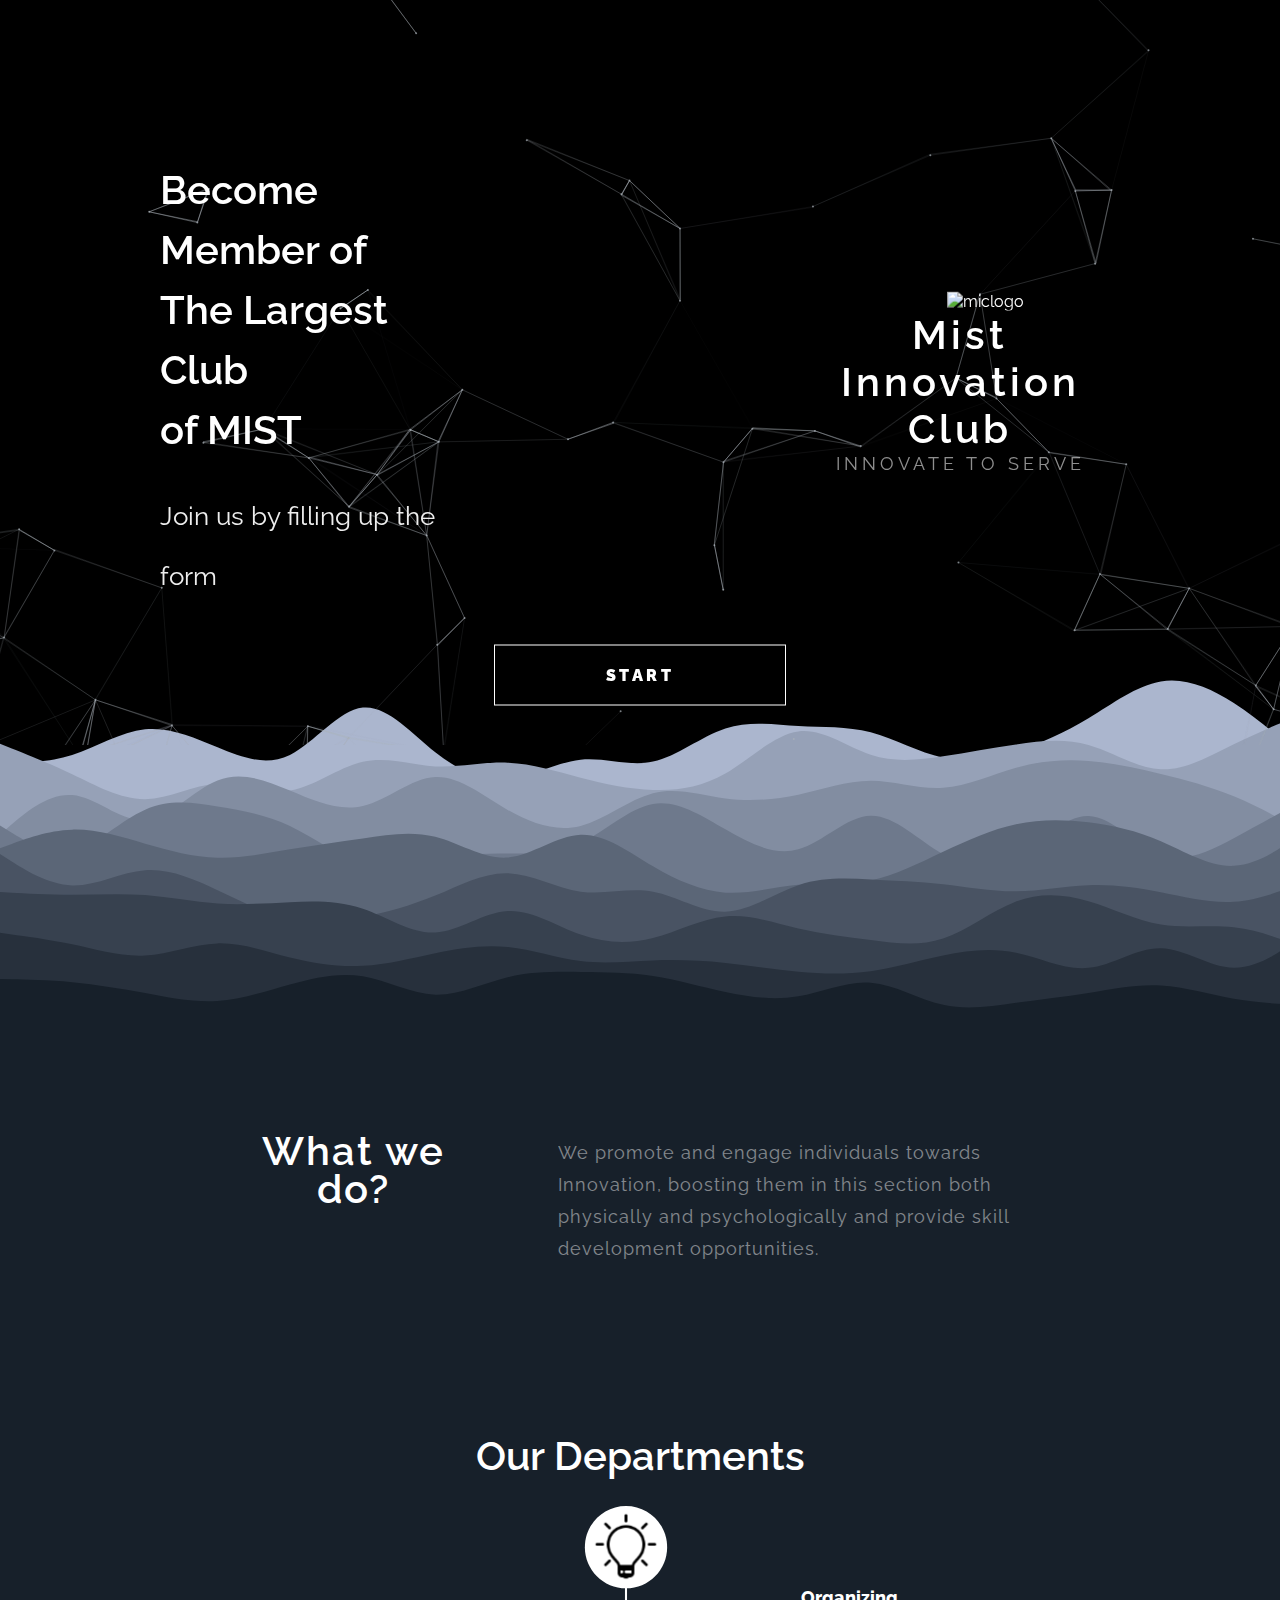
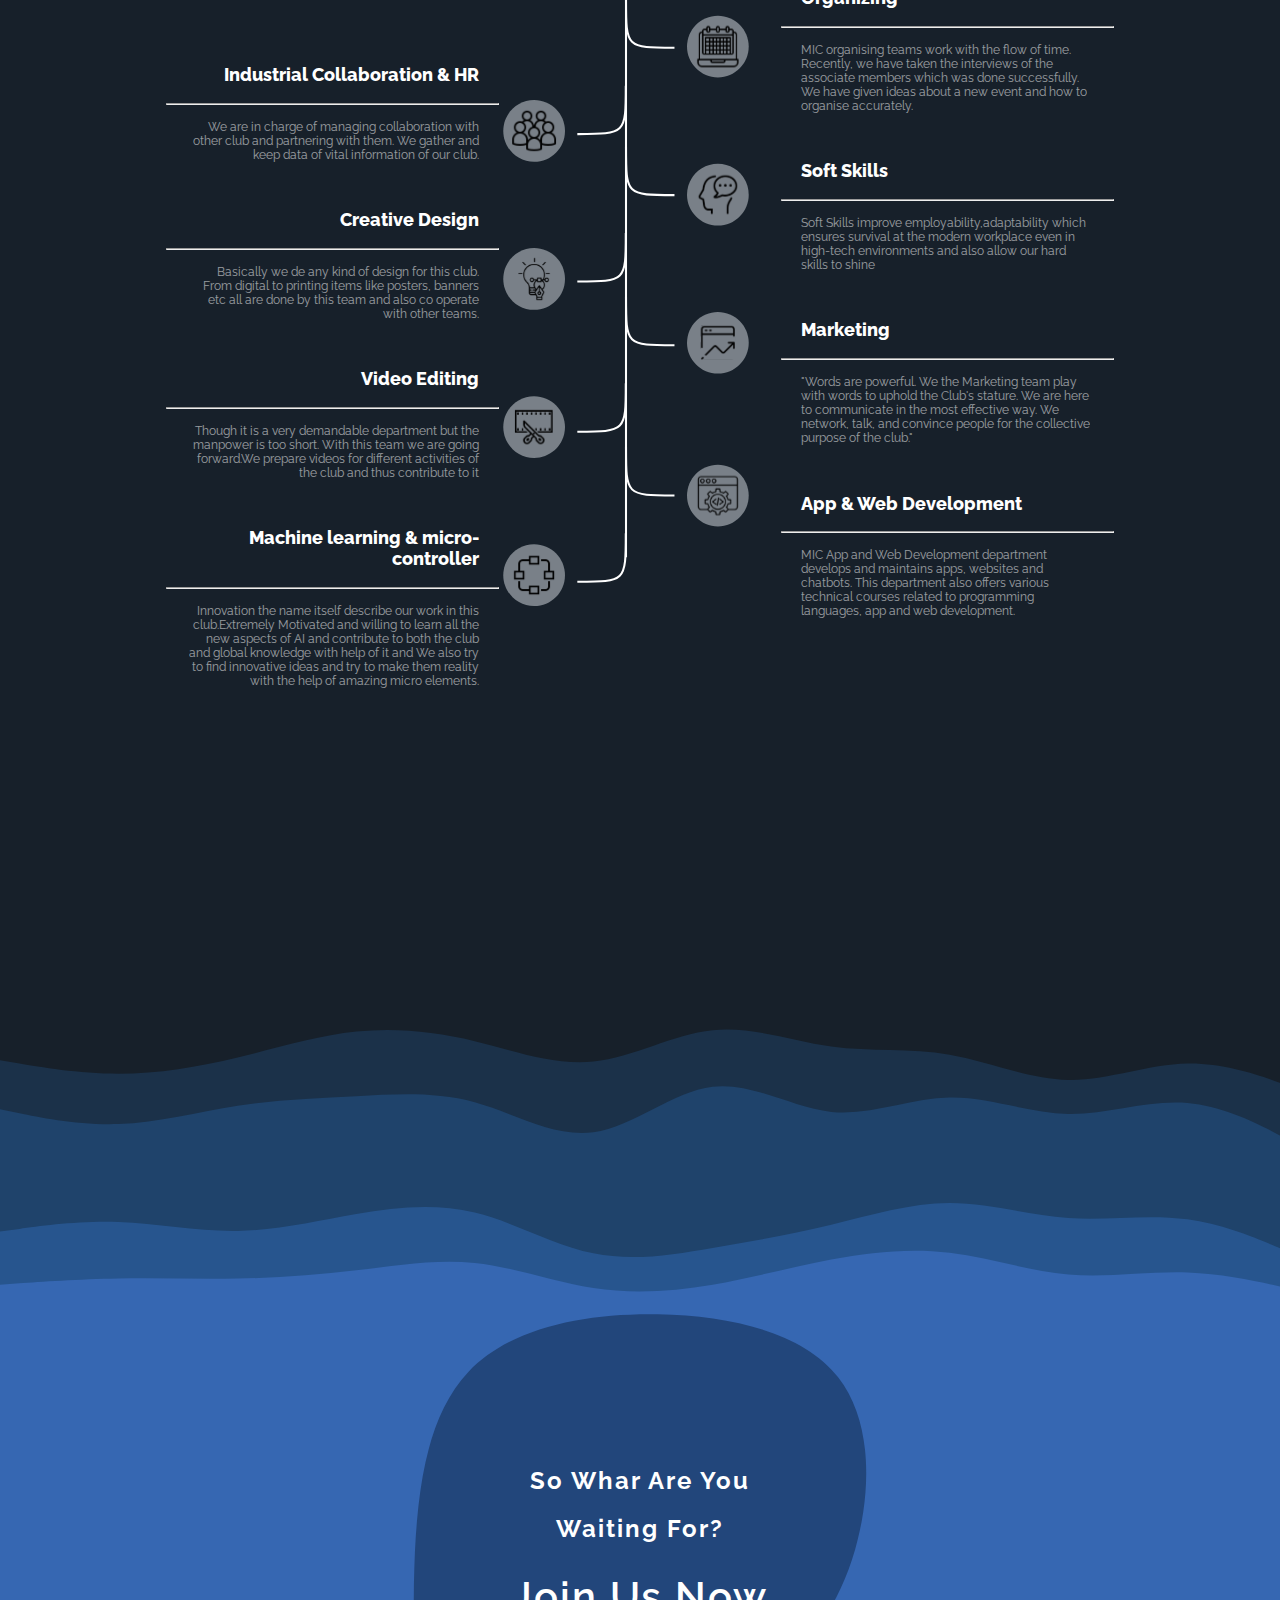
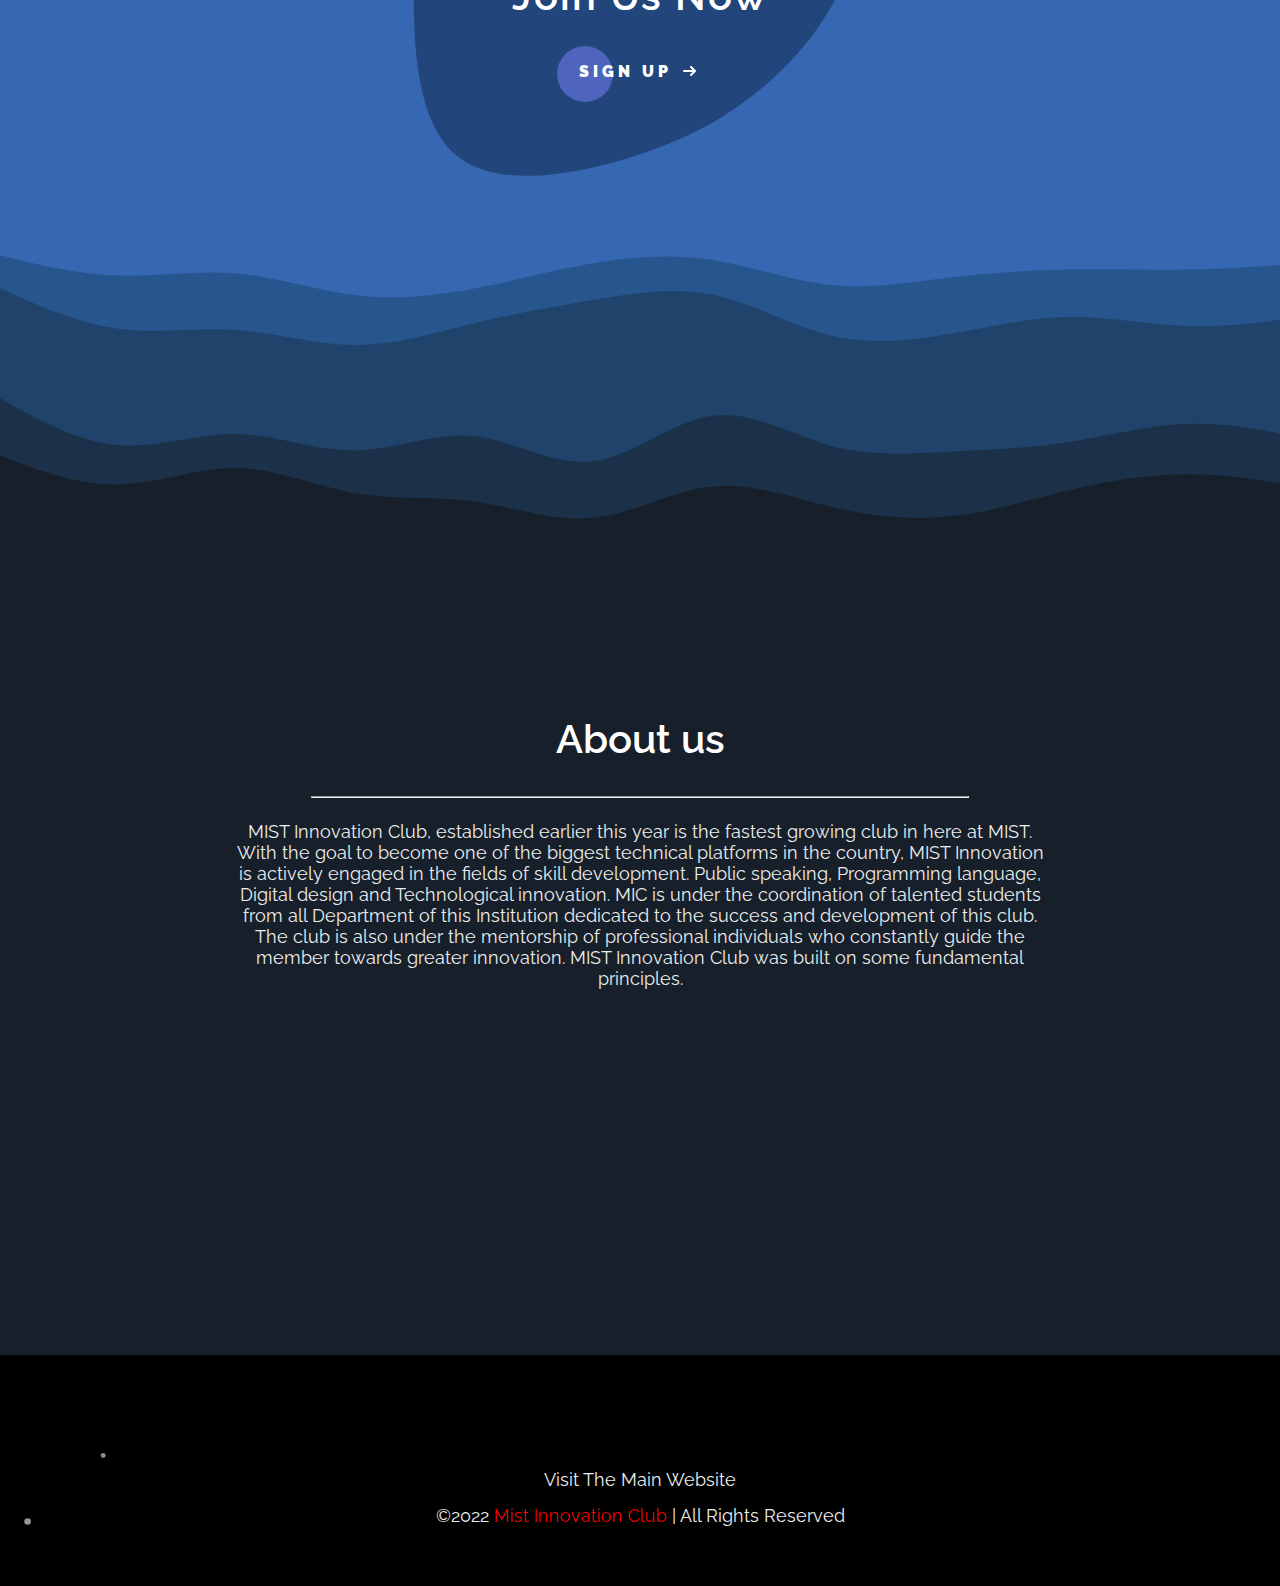
==== commit 6979be11: "v2023" ====
--- a/index.html
+++ b/index.html
@@ -1,461 +1,161 @@
 <!DOCTYPE html>
 <html lang="en">
-  <!-- MIC club project:: this webside was created by samir fazal and tahmid zaman raad -->
-
-  <head>
-    <meta charset="UTF-8" />
-    <meta http-equiv="X-UA-Compatible" content="IE=edge" />
-    <meta name="viewport" content="width=device-width, initial-scale=1.0, minimum-scale=1" />
-    <title>MIC Registration Form</title>
-    <link rel="shortcut icon" href="img/darklogo.png" />
-    <link rel="stylesheet" href="style.css" />
-
-    <script src="https://cdn.jsdelivr.net/npm/kute.js@2.2.2/dist/kute.min.js"></script>
-    <link
-      rel="stylesheet"
-      href="https://use.fontawesome.com/releases/v5.6.3/css/all.css"
-      integrity="sha384-UHRtZLI+pbxtHCWp1t77Bi1L4ZtiqrqD80Kn4Z8NTSRyMA2Fd33n5dQ8lWUE00s/"
-      crossorigin="anonymous"
-    />
-
-    <!-- font -->
-    <link rel="preconnect" href="https://fonts.googleapis.com" />
-    <link rel="preconnect" href="https://fonts.gstatic.com" crossorigin />
-    <link
-      href="https://fonts.googleapis.com/css2?family=Raleway:wght@300&display=swap"
-      rel="stylesheet"
-    />
-  </head>
-
-  <body>
-    <section class="header">
-      <canvas class="header-canvas"></canvas>
-      <div class="split-left">
-        <div class="centered">
-          <div class="htextleft">
-            <h1>
-              Become Member of<br />
-              The Largest Club<br />of MIST
-            </h1>
-            <p class="jointext">Join us by filling up the form</p>
-          </div>
-        </div>
-      </div>
-
-      <div class="split-right">
-        <div class="centered">
-          <img src="img/darklogo.png" alt="miclogo" />
-          <div class="logodowntext">
-            <h1>
-              Mist<br />
-              Innovation Club
-            </h1>
-            <p class="its">INNOVATE TO SERVE</p>
-          </div>
-        </div>
-      </div>
-      <!-- button -->
-      <div class="scrolldwnbtn">
-        <a
-          aria-label="Scroll Down ⇣"
-          class="h-button centered"
-          data-text="Start"
-          href="#start"
-        >
-          <span>S</span>
-          <span>c</span>
-          <span>r</span>
-          <span>o</span>
-          <span>l</span>
-          <span>l</span>
-          <span></span>
-          <span>D</span>
-          <span>o</span>
-          <span>w</span>
-          <span>n</span>
-          <span></span>
-          <span>⇣</span>
-        </a>
-      </div>
-    </section>
-    <div class="spacer dheww1"></div>
-    <section class="dark">
-      <div class="about-us">
-        <div class="left-col">
-          <h1>What we do?</h1>
-        </div>
-        <div class="right-col">
-          <p>
-            We promote and engage individuals towards Innovation, boosting them
-            in this section both physically and psychologically and provide
-            skill development opportunities.
-          </p>
-        </div>
-      </div>
-
-      <div>
-        <br /><br /><br />
-        <h1 class="deptheadingtext">Our Departments</h1>
-        <div class="dept-text">
-          <div class="dept-text-right">
-            <div>
-              <h3>Industrial Collaboration & HR</h3>
-              <hr />
-              <p>
-                We are in charge of managing collaboration with other club and
-                partnering with them. We gather and keep data of vital
-                information of our club.
-              </p>
-            </div>
-            <div>
-              <h3>Creative Design</h3>
-              <hr />
-              <p>
-                Basically we de any kind of design for this club. From digital
-                to printing items like posters, banners etc all are done by this
-                team and also co operate with other teams.
-              </p>
-            </div>
-            <div>
-              <h3>Video Editing</h3>
-              <hr />
-              <p>
-                Though it is a very demandable department but the manpower is
-                too short. With this team we are going forward.We prepare videos
-                for different activities of the club and thus contribute to it
-              </p>
-            </div>
-            <div>
-              <h3>Machine Learning</h3>
-              <hr />
-              <p>
-                Extremely Motivated and willing to learn all the new aspects of
-                AI and contribute to both the club and global knowledge with
-                help of it
-              </p>
-            </div>
-            <div>
-              <h3>App & Web Development</h3>
-              <hr />
-              <p>
-                MIC App and Web Development department develops and maintains
-                apps, websites and chatbots. This department also offers various
-                technical courses related to programming languages, app and web
-                development.
-              </p>
-            </div>
-          </div>
-          <div class="dept-text-left">
-            <div>
-              <h3>Organizing</h3>
-              <hr />
-              <p>
-                MIC organising teams work with the flow of time. Recently, we
-                have taken the interviews of the associate members which was
-                done successfully. We have given ideas about a new event and how
-                to organise accurately.
-              </p>
-            </div>
-            <div>
-              <h3>Soft Skills</h3>
-              <hr />
-              <p>
-                Soft Skills improve employability,adaptability which ensures
-                survival at the modern workplace even in high-tech environments
-                and also allow our hard skills to shine
-              </p>
-            </div>
-            <div>
-              <h3>Marketing</h3>
-              <hr />
-              <p>
-                "Words are powerful. We the Marketing team play with words to
-                uphold the Club's stature. We are here to communicate in the
-                most effective way. We network, talk, and convince people for
-                the collective purpose of the club."
-              </p>
-            </div>
-            <div>
-              <h3>Microcontroller & Interfacing</h3>
-              <hr />
-              <p>
-                Innovation the name itself describe our work in this club. We
-                try to find innovative ideas and try to make them reality with
-                the help of amazing micro elements.
-              </p>
-            </div>
-            <div>
-              <h3>Research & Development</h3>
-              <hr />
-              <p>
-                Aspiring members here work to develop projects and offer new
-                innovative ideas to the club having a sufficient knowledge about
-                microcontrollers, modeling & soft skills.
-              </p>
-            </div>
-          </div>
-        </div>
-        <svg
-          class="deptsvg"
-          width="358"
-          height="1237"
-          viewBox="0 0 358 1237"
-          fill="none"
-          xmlns="http://www.w3.org/2000/svg"
-          xmlns:xlink="http://www.w3.org/1999/xlink"
-        >
-          <path
-            d="M179.001 136C179.001 206.711 179.001 206.711 249.712 206.711"
-            stroke="white"
-            stroke-width="3"
-          />
-          <path
-            d="M179.001 351C179.001 421.711 179.001 421.711 249.712 421.711"
-            stroke="white"
-            stroke-width="3"
-          />
-          <path
-            d="M179.001 570C179.001 640.711 179.001 640.711 249.712 640.711"
-            stroke="white"
-            stroke-width="3"
-          />
-          <path
-            d="M179.001 789C179.001 859.711 179.001 859.711 249.712 859.711"
-            stroke="white"
-            stroke-width="3"
-          />
-          <path
-            d="M179.001 1008C179.001 1078.71 179.001 1078.71 249.712 1078.71"
-            stroke="white"
-            stroke-width="3"
-          />
-          <path
-            d="M107.999 332.711C178.71 332.71 178.71 332.711 178.71 262"
-            stroke="white"
-            stroke-width="3"
-          />
-          <path
-            d="M107.999 547.711C178.71 547.71 178.71 547.711 178.71 477"
-            stroke="white"
-            stroke-width="3"
-          />
-          <path
-            d="M107.999 766.711C178.71 766.71 178.71 766.711 178.71 696"
-            stroke="white"
-            stroke-width="3"
-          />
-          <path
-            d="M107.999 985.711C178.71 985.71 178.71 985.711 178.71 915"
-            stroke="white"
-            stroke-width="3"
-          />
-          <path
-            d="M107.999 1204.71C178.71 1204.71 178.71 1204.71 178.71 1134"
-            stroke="white"
-            stroke-width="3"
-          />
-          <circle cx="45" cy="328" r="45" fill="#798088" />
-          <circle cx="45" cy="544" r="45" fill="#798088" />
-          <circle cx="45" cy="976" r="45" fill="#798088" />
-          <rect x="13" y="944" width="64" height="64" fill="url(#pattern0)" />
-          <circle cx="45" cy="1192" r="45" fill="#798088" />
-          <circle cx="45" cy="760" r="45" fill="#798088" />
-          <circle r="45" transform="matrix(-1 0 0 1 313 205)" fill="#798088" />
-          <circle r="45" transform="matrix(-1 0 0 1 313 421)" fill="#798088" />
-          <rect x="281" y="389" width="64" height="64" fill="url(#pattern1)" />
-          <circle r="45" transform="matrix(-1 0 0 1 313 853)" fill="#798088" />
-          <circle r="45" transform="matrix(-1 0 0 1 313 1069)" fill="#798088" />
-          <circle r="45" transform="matrix(-1 0 0 1 313 637)" fill="#798088" />
-          <rect x="288" y="612" width="50" height="50" fill="url(#pattern2)" />
-          <path d="M179 102V1149" stroke="white" stroke-width="3" />
-          <circle cx="179" cy="60" r="60" fill="white" />
-          <rect x="13" y="512" width="64" height="64" fill="url(#pattern3)" />
-          <rect x="129" y="10" width="100" height="100" fill="url(#pattern4)" />
-          <rect x="13" y="1160" width="64" height="64" fill="url(#pattern5)" />
-          <rect x="281" y="821" width="64" height="64" fill="url(#pattern6)" />
-          <rect x="17" y="732" width="55" height="55" fill="url(#pattern7)" />
-          <rect x="281" y="173" width="64" height="64" fill="url(#pattern8)" />
-          <rect x="13" y="296" width="64" height="64" fill="url(#pattern9)" />
-          <rect
-            x="283"
-            y="1039"
-            width="60"
-            height="60"
-            fill="url(#pattern10)"
-          />
-          <defs>
-            <pattern
-              id="pattern0"
-              patternContentUnits="objectBoundingBox"
-              width="1"
-              height="1"
-            >
-              <use xlink:href="#image0_0_1" transform="scale(0.01)" />
-            </pattern>
-            <pattern
-              id="pattern1"
-              patternContentUnits="objectBoundingBox"
-              width="1"
-              height="1"
-            >
-              <use xlink:href="#image1_0_1" transform="scale(0.01)" />
-            </pattern>
-            <pattern
-              id="pattern2"
-              patternContentUnits="objectBoundingBox"
-              width="1"
-              height="1"
-            >
-              <use xlink:href="#image2_0_1" transform="scale(0.015625)" />
-            </pattern>
-            <pattern
-              id="pattern3"
-              patternContentUnits="objectBoundingBox"
-              width="1"
-              height="1"
-            >
-              <use xlink:href="#image3_0_1" transform="scale(0.015625)" />
-            </pattern>
-            <pattern
-              id="pattern4"
-              patternContentUnits="objectBoundingBox"
-              width="1"
-              height="1"
-            >
-              <use xlink:href="#image4_0_1" transform="scale(0.01)" />
-            </pattern>
-            <pattern
-              id="pattern5"
-              patternContentUnits="objectBoundingBox"
-              width="1"
-              height="1"
-            >
-              <use xlink:href="#image5_0_1" transform="scale(0.015625)" />
-            </pattern>
-            <pattern
-              id="pattern6"
-              patternContentUnits="objectBoundingBox"
-              width="1"
-              height="1"
-            >
-              <use xlink:href="#image6_0_1" transform="scale(0.01)" />
-            </pattern>
-            <pattern
-              id="pattern7"
-              patternContentUnits="objectBoundingBox"
-              width="1"
-              height="1"
-            >
-              <use xlink:href="#image7_0_1" transform="scale(0.01)" />
-            </pattern>
-            <pattern
-              id="pattern8"
-              patternContentUnits="objectBoundingBox"
-              width="1"
-              height="1"
-            >
-              <use xlink:href="#image8_0_1" transform="scale(0.015625)" />
-            </pattern>
-            <pattern
-              id="pattern9"
-              patternContentUnits="objectBoundingBox"
-              width="1"
-              height="1"
-            >
-              <use xlink:href="#image9_0_1" transform="scale(0.02)" />
-            </pattern>
-            <pattern
-              id="pattern10"
-              patternContentUnits="objectBoundingBox"
-              width="1"
-              height="1"
-            >
-              <use xlink:href="#image10_0_1" transform="scale(0.015625)" />
-            </pattern>
-            <image
-              id="image0_0_1"
-              width="100"
-              height="100"
-              xlink:href="[data-uri]"
-            />
-            <image
-              id="image1_0_1"
-              width="100"
-              height="100"
-              xlink:href="[data-uri]"
-            />
-            <image
-              id="image2_0_1"
-              width="64"
-              height="64"
-              xlink:href="[data-uri]"
-            />
-            <image
-              id="image3_0_1"
-              width="64"
-              height="64"
-              xlink:href="[data-uri]"
-            />
-            <image
-              id="image4_0_1"
-              width="100"
-              height="100"
-              xlink:href="[data-uri]"
-            />
-            <image
-              id="image5_0_1"
-              width="64"
-              height="64"
-              xlink:href="[data-uri]"
-            />
-            <image
-              id="image6_0_1"
-              width="100"
-              height="100"
-              xlink:href="[data-uri]"
-            />
-            <image
-              id="image7_0_1"
-              width="100"
-              height="100"
-              xlink:href="[data-uri]"
-            />
-            <image
-              id="image8_0_1"
-              width="64"
-              height="64"
-              xlink:href="[data-uri]"
-            />
-            <image
-              id="image9_0_1"
-              width="50"
-              height="50"
-              xlink:href="[data-uri]"
-            />
-            <image
-              id="image10_0_1"
-              width="64"
-              height="64"
-              xlink:href="[data-uri]"
-            />
-          </defs>
-        </svg>
-
-        <!-- for mobile device -->
-        <div class="mobilesvgsection">
-          <div class="msvgcontain">
-            <img class="msvg" src="iconsvg/Organizing.svg" alt="" />
-            <span class="msvgh1">Organizing</span>
-            <p>
-              MIC organising teams work with the flow of time. Recently, we have
-              taken the interviews of the associate members which was done
-              successfully. We have given ideas about a new event and how to
-              organise accurately.
-            </p>
-          </div>
-          <div class="msvgcontain">
-            <img class="msvg" src="iconsvg/AppandWeb.svg" alt="" />
-            <span class="msvgh1">App and Web Development</span>
+<!-- MIC club project:: this webside was created by samir fazal and tahmid zaman raad -->
+
+<head>
+  <meta charset="UTF-8" />
+  <meta http-equiv="X-UA-Compatible" content="IE=edge" />
+  <meta name="viewport" content="width=device-width, initial-scale=1.0, minimum-scale=1" />
+  <title>MIC Registration Form</title>
+  <link rel="shortcut icon" href="img/darklogo.png" />
+  <link rel="stylesheet" href="style.css" />
+
+  <script src="https://cdn.jsdelivr.net/npm/kute.js@2.2.2/dist/kute.min.js"></script>
+  <link rel="stylesheet" href="https://use.fontawesome.com/releases/v5.6.3/css/all.css"
+    integrity="sha384-UHRtZLI+pbxtHCWp1t77Bi1L4ZtiqrqD80Kn4Z8NTSRyMA2Fd33n5dQ8lWUE00s/" crossorigin="anonymous" />
+
+  <!-- font -->
+  <link rel="preconnect" href="https://fonts.googleapis.com" />
+  <link rel="preconnect" href="https://fonts.gstatic.com" crossorigin />
+  <link href="https://fonts.googleapis.com/css2?family=Raleway:wght@300&display=swap" rel="stylesheet" />
+</head>
+
+<body>
+  <section class="header">
+    <canvas class="header-canvas"></canvas>
+    <div class="split-left">
+      <div class="centered">
+        <div class="htextleft">
+          <h1>
+            Become Member of<br />
+            The Largest Club<br />of MIST
+          </h1>
+          <p class="jointext">Join us by filling up the form</p>
+        </div>
+      </div>
+    </div>
+
+    <div class="split-right">
+      <div class="centered">
+        <img src="img/darklogo.png" alt="miclogo" />
+        <div class="logodowntext">
+          <h1>
+            Mist<br />
+            Innovation Club
+          </h1>
+          <p class="its">INNOVATE TO SERVE</p>
+        </div>
+      </div>
+    </div>
+    <!-- button -->
+    <div class="scrolldwnbtn">
+      <a aria-label="Scroll Down ⇣" class="h-button centered" data-text="Start" href="#start">
+        <span>S</span>
+        <span>c</span>
+        <span>r</span>
+        <span>o</span>
+        <span>l</span>
+        <span>l</span>
+        <span></span>
+        <span>D</span>
+        <span>o</span>
+        <span>w</span>
+        <span>n</span>
+        <span></span>
+        <span>⇣</span>
+      </a>
+    </div>
+  </section>
+  <div class="spacer dheww1"></div>
+  <section class="dark">
+    <div class="about-us">
+      <div class="left-col">
+        <h1>What we do?</h1>
+      </div>
+      <div class="right-col">
+        <p>
+          We promote and engage individuals towards Innovation, boosting them
+          in this section both physically and psychologically and provide
+          skill development opportunities.
+        </p>
+      </div>
+    </div>
+
+    <div>
+      <br /><br /><br />
+      <h1 class="deptheadingtext">Our Departments</h1>
+      <div class="dept-text">
+        <div class="dept-text-right">
+          <div>
+            <h3>Industrial Collaboration & HR</h3>
+            <hr />
+            <p>
+              We are in charge of managing collaboration with other club and
+              partnering with them. We gather and keep data of vital
+              information of our club.
+            </p>
+          </div>
+          <div>
+            <h3>Creative Design</h3>
+            <hr />
+            <p>
+              Basically we de any kind of design for this club. From digital
+              to printing items like posters, banners etc all are done by this
+              team and also co operate with other teams.
+            </p>
+          </div>
+          <div>
+            <h3>Video Editing</h3>
+            <hr />
+            <p>
+              Though it is a very demandable department but the manpower is
+              too short. With this team we are going forward.We prepare videos
+              for different activities of the club and thus contribute to it
+            </p>
+          </div>
+          <div>
+            <h3>Machine learning & micro-controller</h3>
+            <hr />
+            <p>
+              Innovation the name itself describe our work in this club.Extremely Motivated and willing to learn all the
+              new aspects of AI and contribute to both the club and global knowledge with help of it and We also try to
+              find innovative ideas and try to make them reality with the help of amazing micro elements.
+            </p>
+          </div>
+        </div>
+        <div class="dept-text-left">
+          <div>
+            <h3>Organizing</h3>
+            <hr />
+            <p>
+              MIC organising teams work with the flow of time. Recently, we
+              have taken the interviews of the associate members which was
+              done successfully. We have given ideas about a new event and how
+              to organise accurately.
+            </p>
+          </div>
+          <div>
+            <h3>Soft Skills</h3>
+            <hr />
+            <p>
+              Soft Skills improve employability,adaptability which ensures
+              survival at the modern workplace even in high-tech environments
+              and also allow our hard skills to shine
+            </p>
+          </div>
+          <div>
+            <h3>Marketing</h3>
+            <hr />
+            <p>
+              "Words are powerful. We the Marketing team play with words to
+              uphold the Club's stature. We are here to communicate in the
+              most effective way. We network, talk, and convince people for
+              the collective purpose of the club."
+            </p>
+          </div>
+          <div>
+            <h3>App & Web Development</h3>
+            <hr />
             <p>
               MIC App and Web Development department develops and maintains
               apps, websites and chatbots. This department also offers various
@@ -463,226 +163,306 @@
               development.
             </p>
           </div>
-          <div class="msvgcontain">
-            <img class="msvg" src="iconsvg/Industrial_coll.svg" alt="" />
-            <span class="msvgh1">Industrial Collaboration & HR</span>
-            <p>
-              We are in charge of managing collaboration with other club and
-              partnering with them. We gather and keep data of vital information
-              of our club.
-            </p>
-          </div>
-          <div class="msvgcontain">
-            <img class="msvg" src="iconsvg/Marketing.svg" alt="" />
-            <span class="msvgh1">Marketing</span>
-            <p>
-              "Words are powerful. We the Marketing team play with words to
-              uphold the Club's stature. We are here to communicate in the most
-              effective way. We network, talk, and convince people for the
-              collective purpose of the club."
-            </p>
-          </div>
-          <div class="msvgcontain">
-            <img class="msvg" src="iconsvg/Soft_skills.svg" alt="" />
-            <span class="msvgh1">Soft Skills</span>
-            <p>
-              Soft Skills improve employability,adaptability which ensures
-              survival at the modern workplace even in high-tech environments
-              and also allow our hard skills to shine
-            </p>
-          </div>
-          <div class="msvgcontain">
-            <img
-              class="msvg"
-              style="margin-bottom: 20px"
-              src="iconsvg/Machine_Learning.svg"
-              alt=""
-            />
-            <span class="msvgh1">Machine Learning & Image Processing</span>
-            <p>
-              Extremely Motivated and willing to learn all the new aspects of AI
-              and contribute to both the club and global knowledge with help of
-              it
-            </p>
-          </div>
-          <div class="msvgcontain">
-            <img class="msvg" src="iconsvg/CreativeDesign.svg" alt="" />
-            <span class="msvgh1">Creative Design</span>
-            <p>
-              Basically we de any kind of design for this club. From digital to
-              printing items like posters, banners etc all are done by this team
-              and also co operate with other teams.
-            </p>
-          </div>
-          <div class="msvgcontain">
-            <img class="msvg" src="iconsvg/Microcontroller.svg" alt="" />
-            <span class="msvgh1">Micro Controller and Interfacing</span>
-            <p>
-              Innovation the name itself describe our work in this club. We try
-              to find innovative ideas and try to make them reality with the
-              help of amazing micro elements.
-            </p>
-          </div>
-          <div class="msvgcontain">
-            <img class="msvg" src="iconsvg/Video_Editing.svg" alt="" />
-            <span class="msvgh1">Video Editing</span>
-            <p>
-              Though it is a very demandable department but the manpower is too
-              short. With this team we are going forward.We prepare videos for
-              different activities of the club and thus contribute to it
-            </p>
-          </div>
-          <div class="msvgcontain">
-            <img class="msvg" src="iconsvg/Research.svg" alt="" />
-            <span class="msvgh1">Research & Development</span>
-            <p>
-              Aspiring members here work to develop projects and offer new
-              innovative ideas to the club having a sufficient knowledge about
-              microcontrollers, modeling & soft skills.
-            </p>
-          </div>
-        </div>
-      </div>
-    </section>
-    <div class="spacer layer2"></div>
-
-    <section class="blue" id="start">
-      <div class="blobtext">
-        <h2>
-          So Whar Are You <br />
-          Waiting For?
-        </h2>
-        <h1>Join Us Now</h1>
-        <a href="registerMIC.html" class="cta">
-          <span>Sign Up</span>
-          <svg width="13px" height="10px" viewBox="0 0 13 10">
-            <path d="M1,5 L11,5"></path>
-            <polyline points="8 1 12 5 8 9"></polyline>
-          </svg>
-        </a>
-      </div>
-      <svg
-        class="blobmotion"
-        id="visual"
-        viewBox="0 0 960 540"
-        width="960"
-        height="540"
-        xmlns="http://www.w3.org/2000/svg"
-        xmlns:xlink="http://www.w3.org/1999/xlink"
-        version="1.1"
-      >
-        <g transform="translate(499.3348325719433 290.4760345556223)">
-          <path
-            id="blob1"
-            d="M178.8 -188.3C213.8 -143.8 211.9 -71.9 195.8 -16.1C179.8 39.8 149.6 79.6 114.6 111.9C79.6 144.2 39.8 169.1 -19.9 189C-79.5 208.9 -159.1 223.8 -201.1 191.4C-243.1 159.1 -247.5 79.5 -245 2.5C-242.5 -74.5 -233 -149 -191 -193.5C-149 -238 -74.5 -252.5 -1.3 -251.2C71.9 -249.9 143.8 -232.8 178.8 -188.3"
-            fill="#22467b"
-          ></path>
-        </g>
-        <g
-          transform="translate(535.2166461396198 299.43595933271746)"
-          style="visibility: hidden"
-        >
-          <path
-            id="blob2"
-            d="M141.4 -161.2C171.1 -111.7 174.5 -55.9 177.7 3.2C180.9 62.2 183.8 124.5 154.1 152.6C124.5 180.7 62.2 174.7 -6.2 181C-74.7 187.2 -149.4 205.7 -205.7 177.6C-261.9 149.4 -299.7 74.7 -287.9 11.8C-276.1 -51.1 -214.8 -102.3 -158.5 -151.8C-102.3 -201.3 -51.1 -249.1 2.4 -251.5C55.9 -253.9 111.7 -210.7 141.4 -161.2"
-            fill="#22467b"
-          ></path>
-        </g>
+        </div>
+      </div>
+      <svg width="320" height="820" viewBox="0 0 358 1021" fill="none" xmlns="http://www.w3.org/2000/svg"
+        class="dept-list-tree" xmlns:xlink="http://www.w3.org/1999/xlink">
+        <path d="M179.001 136C179.001 206.711 179.001 206.711 249.712 206.711" stroke="white" stroke-width="3" />
+        <path d="M179.001 351C179.001 421.711 179.001 421.711 249.712 421.711" stroke="white" stroke-width="3" />
+        <path d="M179.001 570C179.001 640.711 179.001 640.711 249.712 640.711" stroke="white" stroke-width="3" />
+        <path d="M179.001 789C179.001 859.711 179.001 859.711 249.712 859.711" stroke="white" stroke-width="3" />
+        <path d="M107.999 332.711C178.71 332.71 178.71 332.711 178.71 262" stroke="white" stroke-width="3" />
+        <path d="M107.999 547.711C178.71 547.71 178.71 547.711 178.71 477" stroke="white" stroke-width="3" />
+        <path d="M107.999 766.711C178.71 766.71 178.71 766.711 178.71 696" stroke="white" stroke-width="3" />
+        <path d="M107.999 985.711C178.71 985.71 178.71 985.711 178.71 915" stroke="white" stroke-width="3" />
+        <path
+          d="M45 373C69.8528 373 90 352.853 90 328C90 303.147 69.8528 283 45 283C20.1472 283 0 303.147 0 328C0 352.853 20.1472 373 45 373Z"
+          fill="#798088" />
+        <path
+          d="M45 589C69.8528 589 90 568.853 90 544C90 519.147 69.8528 499 45 499C20.1472 499 0 519.147 0 544C0 568.853 20.1472 589 45 589Z"
+          fill="#798088" />
+        <path
+          d="M45 1021C69.8528 1021 90 1000.85 90 976C90 951.147 69.8528 931 45 931C20.1472 931 0 951.147 0 976C0 1000.85 20.1472 1021 45 1021Z"
+          fill="#798088" />
+        <path d="M77 944H13V1008H77V944Z" fill="url(#pattern0)" />
+        <path
+          d="M313 905C337.853 905 358 884.853 358 860C358 835.147 337.853 815 313 815C288.147 815 268 835.147 268 860C268 884.853 288.147 905 313 905Z"
+          fill="#798088" />
+        <path
+          d="M45 805C69.8528 805 90 784.853 90 760C90 735.147 69.8528 715 45 715C20.1472 715 0 735.147 0 760C0 784.853 20.1472 805 45 805Z"
+          fill="#798088" />
+        <path
+          d="M313 250C288.147 250 268 229.853 268 205C268 180.147 288.147 160 313 160C337.853 160 358 180.147 358 205C358 229.853 337.853 250 313 250Z"
+          fill="#798088" />
+        <path
+          d="M313 466C288.147 466 268 445.853 268 421C268 396.147 288.147 376 313 376C337.853 376 358 396.147 358 421C358 445.853 337.853 466 313 466Z"
+          fill="#798088" />
+        <path d="M345 389H281V453H345V389Z" fill="url(#pattern1)" />
+        <path
+          d="M313 682C288.147 682 268 661.853 268 637C268 612.147 288.147 592 313 592C337.853 592 358 612.147 358 637C358 661.853 337.853 682 313 682Z"
+          fill="#798088" />
+        <path d="M338 612H288V662H338V612Z" fill="url(#pattern2)" />
+        <path d="M179 102V950" stroke="white" stroke-width="3" />
+        <path
+          d="M179 120C212.137 120 239 93.1371 239 60C239 26.8629 212.137 0 179 0C145.863 0 119 26.8629 119 60C119 93.1371 145.863 120 179 120Z"
+          fill="white" />
+        <path d="M77 512H13V576H77V512Z" fill="url(#pattern3)" />
+        <path d="M229 10H129V110H229V10Z" fill="url(#pattern4)" />
+        <path d="M345 828H281V892H345V828Z" fill="url(#pattern5)" />
+        <path d="M72 732H17V787H72V732Z" fill="url(#pattern6)" />
+        <path d="M345 173H281V237H345V173Z" fill="url(#pattern7)" />
+        <path d="M77 296H13V360H77V296Z" fill="url(#pattern8)" />
+        <defs>
+          <pattern id="pattern0" patternContentUnits="objectBoundingBox" width="1" height="1">
+            <use xlink:href="#image0_0_1" transform="scale(0.01)" />
+          </pattern>
+          <pattern id="pattern1" patternContentUnits="objectBoundingBox" width="1" height="1">
+            <use xlink:href="#image1_0_1" transform="scale(0.01)" />
+          </pattern>
+          <pattern id="pattern2" patternContentUnits="objectBoundingBox" width="1" height="1">
+            <use xlink:href="#image2_0_1" transform="scale(0.015625)" />
+          </pattern>
+          <pattern id="pattern3" patternContentUnits="objectBoundingBox" width="1" height="1">
+            <use xlink:href="#image3_0_1" transform="scale(0.015625)" />
+          </pattern>
+          <pattern id="pattern4" patternContentUnits="objectBoundingBox" width="1" height="1">
+            <use xlink:href="#image4_0_1" transform="scale(0.01)" />
+          </pattern>
+          <pattern id="pattern5" patternContentUnits="objectBoundingBox" width="1" height="1">
+            <use xlink:href="#image5_0_1" transform="scale(0.015625)" />
+          </pattern>
+          <pattern id="pattern6" patternContentUnits="objectBoundingBox" width="1" height="1">
+            <use xlink:href="#image6_0_1" transform="scale(0.01)" />
+          </pattern>
+          <pattern id="pattern7" patternContentUnits="objectBoundingBox" width="1" height="1">
+            <use xlink:href="#image7_0_1" transform="scale(0.015625)" />
+          </pattern>
+          <pattern id="pattern8" patternContentUnits="objectBoundingBox" width="1" height="1">
+            <use xlink:href="#image8_0_1" transform="scale(0.02)" />
+          </pattern>
+          <image id="image0_0_1" width="100" height="100"
+            xlink:href="[data-uri]" />
+          <image id="image1_0_1" width="100" height="100"
+            xlink:href="[data-uri]" />
+          <image id="image2_0_1" width="64" height="64"
+            xlink:href="[data-uri]" />
+          <image id="image3_0_1" width="64" height="64"
+            xlink:href="[data-uri]" />
+          <image id="image4_0_1" width="100" height="100"
+            xlink:href="[data-uri]" />
+          <image id="image5_0_1" width="64" height="64"
+            xlink:href="[data-uri]" />
+          <image id="image6_0_1" width="100" height="100"
+            xlink:href="[data-uri]" />
+          <image id="image7_0_1" width="64" height="64"
+            xlink:href="[data-uri]" />
+          <image id="image8_0_1" width="50" height="50"
+            xlink:href="[data-uri]" />
+        </defs>
       </svg>
-    </section>
-    <div class="flip spacer layer2"></div>
-    <section class="dark aboutdark">
-      <h1>About us</h1>
-      <hr style="color: white; width: 80%" />
-      <p>
-        MIST Innovation Club, established earlier this year is the fastest
-        growing club in here at MIST. With the goal to become one of the biggest
-        technical platforms in the country, MIST Innovation is actively engaged
-        in the fields of skill development. Public speaking, Programming
-        language, Digital design and Technological innovation. MIC is under the
-        coordination of talented students from all Department of this
-        Institution dedicated to the success and development of this club. The
-        club is also under the mentorship of professional individuals who
-        constantly guide the member towards greater innovation. MIST Innovation
-        Club was built on some fundamental principles.
-      </p>
-    </section>
-    <!-- ----- Footer ----- -->
-    <footer>
-      <canvas class="footer-canvas"></canvas>
-      <div class="footerbody">
-        <div class="waves">
-          <div class="wave" id="wave1"></div>
-          <div class="wave" id="wave2"></div>
-          <div class="wave" id="wave3"></div>
-          <div class="wave" id="wave4"></div>
-        </div>
-        <ul class="social_icon">
-          <li>
-            <a
-              href="https://www.facebook.com/MISTInnovationClub"
-              target="_blank"
-            >
-              <ion-icon name="logo-facebook"></ion-icon>
-            </a>
-          </li>
-          <li>
-            <a
-              href="https://www.linkedin.com/company/mist-innovation-club/"
-              target="_blank"
-            >
-              <ion-icon name="logo-linkedin"></ion-icon>
-            </a>
-          </li>
-          <li>
-            <a
-              href="https://www.instagram.com/mistinnovationclub/"
-              target="_blank"
-            >
-              <ion-icon name="logo-instagram"></ion-icon>
-            </a>
-          </li>
-        </ul>
-
-        <ul class="menu">
-          <li><a href="#">Home</a></li>
-          <li><a href="#">About</a></li>
-          <li><a href="#">Services</a></li>
-          <li><a href="#">Team</a></li>
-          <li><a href="#">Contact</a></li>
-        </ul>
-        <p>&copy2022 Mist Innovation Club | All Rights Reserved</p>
-      </div>
-    </footer>
-    <script
-      type="module"
-      src="https://unpkg.com/ionicons@5.5.2/dist/ionicons/ionicons.esm.js"
-    ></script>
-    <script
-      nomodule
-      src="https://unpkg.com/ionicons@5.5.2/dist/ionicons/ionicons.js"
-    ></script>
-    <!-- javaScripts -->
-    <script src="canvas.js"></script>
-    <script src="canvas-footer.js"></script>
-
-    <script>
-      const tween = KUTE.fromTo(
-        "#blob1",
-        {
-          path: "#blob1",
-        },
-        {
-          path: "#blob2",
-        },
-        {
-          repeat: 999,
-          duration: 2000,
-          yoyo: true,
-        }
-      );
-
-      tween.start();
-    </script>
-  </body>
-</html>
+
+      <!-- for mobile device -->
+      <div class="mobilesvgsection">
+        <div class="msvgcontain">
+          <img class="msvg" src="iconsvg/Organizing.svg" alt="" />
+          <span class="msvgh1">Organizing</span>
+          <p>
+            MIC organising teams work with the flow of time. Recently, we have
+            taken the interviews of the associate members which was done
+            successfully. We have given ideas about a new event and how to
+            organise accurately.
+          </p>
+        </div>
+        <div class="msvgcontain">
+          <img class="msvg" src="iconsvg/AppandWeb.svg" alt="" />
+          <span class="msvgh1">App and Web Development</span>
+          <p>
+            MIC App and Web Development department develops and maintains
+            apps, websites and chatbots. This department also offers various
+            technical courses related to programming languages, app and web
+            development.
+          </p>
+        </div>
+        <div class="msvgcontain">
+          <img class="msvg" src="iconsvg/Industrial_coll.svg" alt="" />
+          <span class="msvgh1">Industrial Collaboration & HR</span>
+          <p>
+            We are in charge of managing collaboration with other club and
+            partnering with them. We gather and keep data of vital information
+            of our club.
+          </p>
+        </div>
+        <div class="msvgcontain">
+          <img class="msvg" src="iconsvg/Marketing.svg" alt="" />
+          <span class="msvgh1">Marketing</span>
+          <p>
+            "Words are powerful. We the Marketing team play with words to
+            uphold the Club's stature. We are here to communicate in the most
+            effective way. We network, talk, and convince people for the
+            collective purpose of the club."
+          </p>
+        </div>
+        <div class="msvgcontain">
+          <img class="msvg" src="iconsvg/Soft_skills.svg" alt="" />
+          <span class="msvgh1">Soft Skills</span>
+          <p>
+            Soft Skills improve employability,adaptability which ensures
+            survival at the modern workplace even in high-tech environments
+            and also allow our hard skills to shine
+          </p>
+        </div>
+        <div class="msvgcontain">
+          <img class="msvg" style="margin-bottom: 20px" src="iconsvg/Machine_Learning.svg" alt="" />
+          <span class="msvgh1">Machine Learning & Image Processing</span>
+          <p>
+            Extremely Motivated and willing to learn all the new aspects of AI
+            and contribute to both the club and global knowledge with help of
+            it
+          </p>
+        </div>
+        <div class="msvgcontain">
+          <img class="msvg" src="iconsvg/CreativeDesign.svg" alt="" />
+          <span class="msvgh1">Creative Design</span>
+          <p>
+            Basically we de any kind of design for this club. From digital to
+            printing items like posters, banners etc all are done by this team
+            and also co operate with other teams.
+          </p>
+        </div>
+        <div class="msvgcontain">
+          <img class="msvg" src="iconsvg/Microcontroller.svg" alt="" />
+          <span class="msvgh1">Micro Controller and Interfacing</span>
+          <p>
+            Innovation the name itself describe our work in this club. We try
+            to find innovative ideas and try to make them reality with the
+            help of amazing micro elements.
+          </p>
+        </div>
+        <div class="msvgcontain">
+          <img class="msvg" src="iconsvg/Video_Editing.svg" alt="" />
+          <span class="msvgh1">Video Editing</span>
+          <p>
+            Though it is a very demandable department but the manpower is too
+            short. With this team we are going forward.We prepare videos for
+            different activities of the club and thus contribute to it
+          </p>
+        </div>
+        <div class="msvgcontain">
+          <img class="msvg" src="iconsvg/Research.svg" alt="" />
+          <span class="msvgh1">Research & Development</span>
+          <p>
+            Aspiring members here work to develop projects and offer new
+            innovative ideas to the club having a sufficient knowledge about
+            microcontrollers, modeling & soft skills.
+          </p>
+        </div>
+      </div>
+    </div>
+  </section>
+  <div class="spacer layer2"></div>
+
+  <section class="blue" id="start">
+    <div class="blobtext">
+      <h2>
+        So Whar Are You <br />
+        Waiting For?
+      </h2>
+      <h1>Join Us Now</h1>
+      <a href="registerMIC.html" class="cta">
+        <span>Sign Up</span>
+        <svg width="13px" height="10px" viewBox="0 0 13 10">
+          <path d="M1,5 L11,5"></path>
+          <polyline points="8 1 12 5 8 9"></polyline>
+        </svg>
+      </a>
+    </div>
+    <svg class="blobmotion" id="visual" viewBox="0 0 960 540" width="960" height="540"
+      xmlns="http://www.w3.org/2000/svg" xmlns:xlink="http://www.w3.org/1999/xlink" version="1.1">
+      <g transform="translate(499.3348325719433 290.4760345556223)">
+        <path id="blob1"
+          d="M178.8 -188.3C213.8 -143.8 211.9 -71.9 195.8 -16.1C179.8 39.8 149.6 79.6 114.6 111.9C79.6 144.2 39.8 169.1 -19.9 189C-79.5 208.9 -159.1 223.8 -201.1 191.4C-243.1 159.1 -247.5 79.5 -245 2.5C-242.5 -74.5 -233 -149 -191 -193.5C-149 -238 -74.5 -252.5 -1.3 -251.2C71.9 -249.9 143.8 -232.8 178.8 -188.3"
+          fill="#22467b"></path>
+      </g>
+      <g transform="translate(535.2166461396198 299.43595933271746)" style="visibility: hidden">
+        <path id="blob2"
+          d="M141.4 -161.2C171.1 -111.7 174.5 -55.9 177.7 3.2C180.9 62.2 183.8 124.5 154.1 152.6C124.5 180.7 62.2 174.7 -6.2 181C-74.7 187.2 -149.4 205.7 -205.7 177.6C-261.9 149.4 -299.7 74.7 -287.9 11.8C-276.1 -51.1 -214.8 -102.3 -158.5 -151.8C-102.3 -201.3 -51.1 -249.1 2.4 -251.5C55.9 -253.9 111.7 -210.7 141.4 -161.2"
+          fill="#22467b"></path>
+      </g>
+    </svg>
+  </section>
+  <div class="flip spacer layer2"></div>
+  <section class="dark aboutdark">
+    <h1>About us</h1>
+    <hr style="color: white; width: 80%" />
+    <p>
+      MIST Innovation Club, established earlier this year is the fastest
+      growing club in here at MIST. With the goal to become one of the biggest
+      technical platforms in the country, MIST Innovation is actively engaged
+      in the fields of skill development. Public speaking, Programming
+      language, Digital design and Technological innovation. MIC is under the
+      coordination of talented students from all Department of this
+      Institution dedicated to the success and development of this club. The
+      club is also under the mentorship of professional individuals who
+      constantly guide the member towards greater innovation. MIST Innovation
+      Club was built on some fundamental principles.
+    </p>
+  </section>
+  <!-- ----- Footer ----- -->
+  <footer>
+    <canvas class="footer-canvas" style="margin-top: -20px"></canvas>
+    <div class="footerbody">
+      <div class="waves">
+        <div class="wave" id="wave1"></div>
+        <div class="wave" id="wave2"></div>
+        <div class="wave" id="wave3"></div>
+        <div class="wave" id="wave4"></div>
+      </div>
+      <ul class="social_icon">
+        <li>
+          <a href="https://www.facebook.com/MISTInnovationClub" target="_blank">
+            <ion-icon name="logo-facebook"></ion-icon>
+          </a>
+        </li>
+        <li>
+          <a href="https://www.linkedin.com/company/mist-innovation-club/" target="_blank">
+            <ion-icon name="logo-linkedin"></ion-icon>
+          </a>
+        </li>
+        <li>
+          <a href="https://www.instagram.com/mistinnovationclub/" target="_blank">
+            <ion-icon name="logo-instagram"></ion-icon>
+          </a>
+        </li>
+      </ul>
+      <p>Visit The Main Website</p>
+      <p>&copy2022 <a href="https://innovationclub.mist.ac.bd/" target="_blank">Mist Innovation Club</a> | All Rights
+        Reserved</p>
+    </div>
+  </footer>
+  <script type="module" src="https://unpkg.com/ionicons@5.5.2/dist/ionicons/ionicons.esm.js"></script>
+  <script nomodule src="https://unpkg.com/ionicons@5.5.2/dist/ionicons/ionicons.js"></script>
+  <!-- javaScripts -->
+  <script src="./canvas/canvas.js"></script>
+  <script src="./canvas/canvas-footer.js"></script>
+
+  <script>
+    const tween = KUTE.fromTo(
+      "#blob1",
+      {
+        path: "#blob1",
+      },
+      {
+        path: "#blob2",
+      },
+      {
+        repeat: 999,
+        duration: 2000,
+        yoyo: true,
+      }
+    );
+
+    tween.start();
+  </script>
+</body>
+
+</html>--- a/style.css
+++ b/style.css
@@ -1,4 +1,13 @@
+html {
+  scroll-behavior: smooth;
+}
 /* --------header-------------- */
+footer a {
+  position: relative;
+  text-align: center;
+  color: red;
+  z-index: 999;
+}
 body {
   margin: 0;
   padding: 0;
@@ -218,7 +227,7 @@
   margin-right: 20px;
 }
 .dept-text-right {
-  margin-top: 9.5%;
+  margin-top: 10.5%;
   display: flex;
   flex-direction: column;
   flex-basis: 26%;
@@ -228,7 +237,7 @@
   text-align: right;
 }
 .dept-text-left {
-  margin-top: 4%;
+  margin-top: 5%;
   display: flex;
   flex-direction: column;
   flex-basis: 26%;
@@ -380,24 +389,14 @@
 }
 
 .dheww1 {
-  background-image: url("./layer1.svg");
+  background-image: url("./layersvg/layer1.svg");
 }
 
 .layer2 {
-  background-image: url("./layer2.svg");
+  background-image: url("./layersvg/layer2.svg");
 }
 .reglayer1 {
-  background-image: url("./reglayer.svg");
-}
-
-.wave2 {
-  background-image: url("./wave2.svg");
-}
-.peak1 {
-  background-image: url("./peak2.svg");
-}
-.wave3 {
-  background-image: url("./wave3.svg");
+  background-image: url("./layersvg/reglayer.svg");
 }
 
 .flip {
@@ -506,71 +505,15 @@
   text-align: center;
 }
 
-/* wave and animation
-  footer .wave {
-    position: absolute;
-    top: -100px;
-    left: 0;
-    width: 100%;
-    height: 100px;
-    background: url(https://i.ibb.co/rZt4Nhg/wave.png);
-    background-size: 1000px 100px;
-  }
-  
-  footer .wave#wave1 {
-    z-index: 1000;
-    opacity: 1;
-    bottom: 0;
-    animation: animateWave 4s linear infinite;
-  }
-  
-  footer .wave#wave2 {
-    z-index: 999;
-    opacity: 0.5;
-    bottom: 10px;
-    animation: animateWave_02 4s linear infinite;
-  }
-  footer .wave#wave3 {
-    z-index: 1000;
-    opacity: 0.2;
-    bottom: 0;
-    animation: animateWave 3s linear infinite;
-  }
-  
-  footer .wave#wave4 {
-    z-index: 999;
-    opacity: 0.7;
-    bottom: 20px;
-    animation: animateWave_02 3s linear infinite;
-  }
-  
-  @keyframes animateWave {
-    0%{
-      background-position-x: 1000px; 
-    }
-    100%{
-      background-position-x: 0px; 
-    }
-  }
-  
-  @keyframes animateWave_02 {
-    0%{
-      background-position-x: 0px; 
-    }
-    100%{
-      background-position-x: 1000px; 
-    }
-  } */
-
 /** For mobile devices **/
-@media (max-width: 770px) {
-  body{
+@media (max-width: 820px) {
+  body {
     overflow-x: hidden;
   }
-  canvas{
+  canvas {
     overflow-x: hidden;
   }
-  .jointext{
+  .jointext {
     display: none;
   }
   .split-left {
@@ -602,20 +545,20 @@
   .centered {
     position: absolute;
     top: 12%;
-    left: 40%;
+    left: 50%;
     transform: translate(-50%, -50%);
     text-align: center;
   }
   .htextleft {
-    text-align: left;
+    text-align: center;
     line-height: 40px;
     font-size: 12px;
     width: 100%;
   }
   .htextleft p {
     text-align: left;
-    line-height: 10px;
     font-size: 16px;
+    opacity: 0.6;
   }
   .split-right .centered {
     top: 25%;
@@ -661,7 +604,6 @@
   .mobilesvgsection p {
     font-size: 16px;
     opacity: 0.7;
-
   }
   .msvg {
     height: 64px;
@@ -678,11 +620,33 @@
   .msvgcontain {
     margin-bottom: 60px;
   }
-  p{
-    margin-top:2%;
-  }
-
+  p {
+    margin-top: 2%;
+  }
   footer .menu {
     font-size: 12px;
   }
-}
+  svg.dept-list-tree {
+    display: none;
+  }
+}
+@media (max-width: 1600px) {
+  .dept-text div {
+    margin-bottom: 6%;
+    height: 18vh;
+    font-size: 0.68rem;
+  }
+  .dept-text div h3 {
+    font-size: 1.1rem;
+  }
+  .dept-text-right {
+    margin-top: 11%;
+  }
+  .dept-text-left {
+    margin-top: 5%;
+  }
+  svg.dept-list-tree {
+    width: 300px;
+    height: 700px;
+  }
+}
